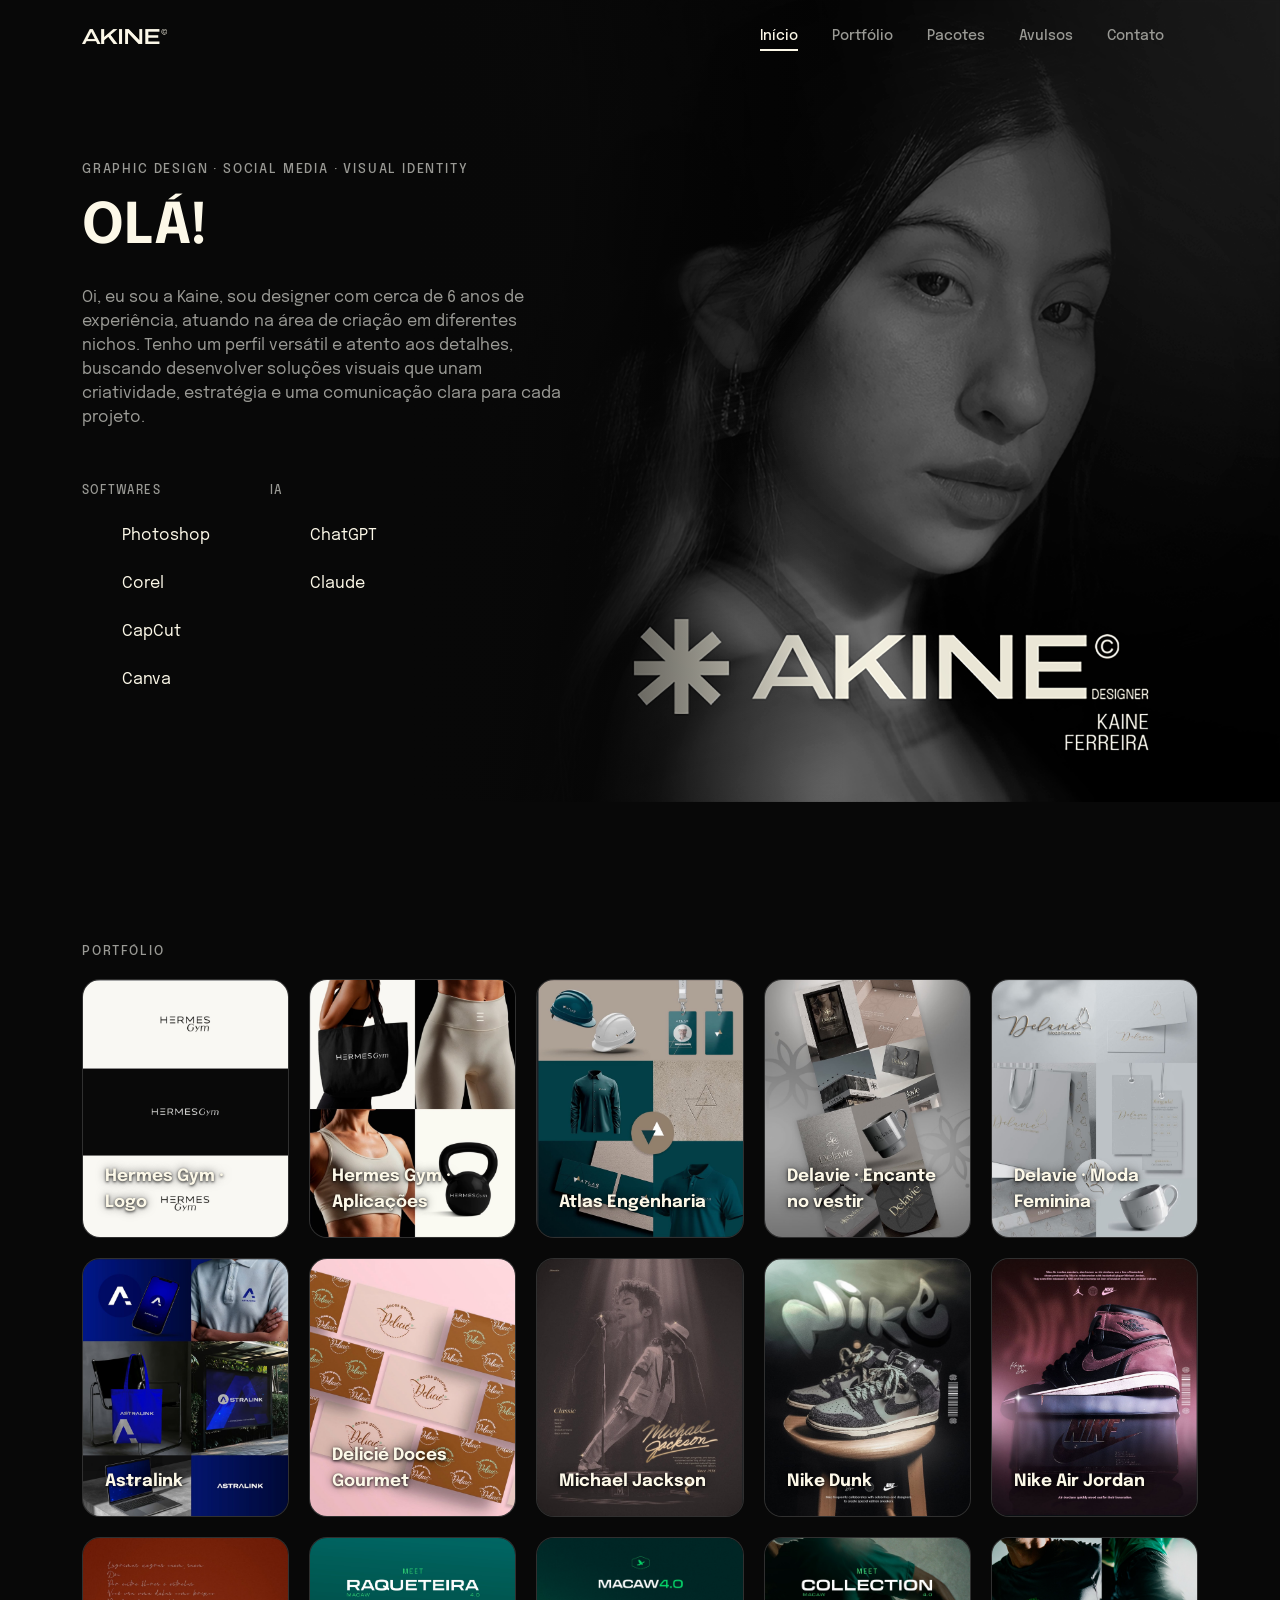
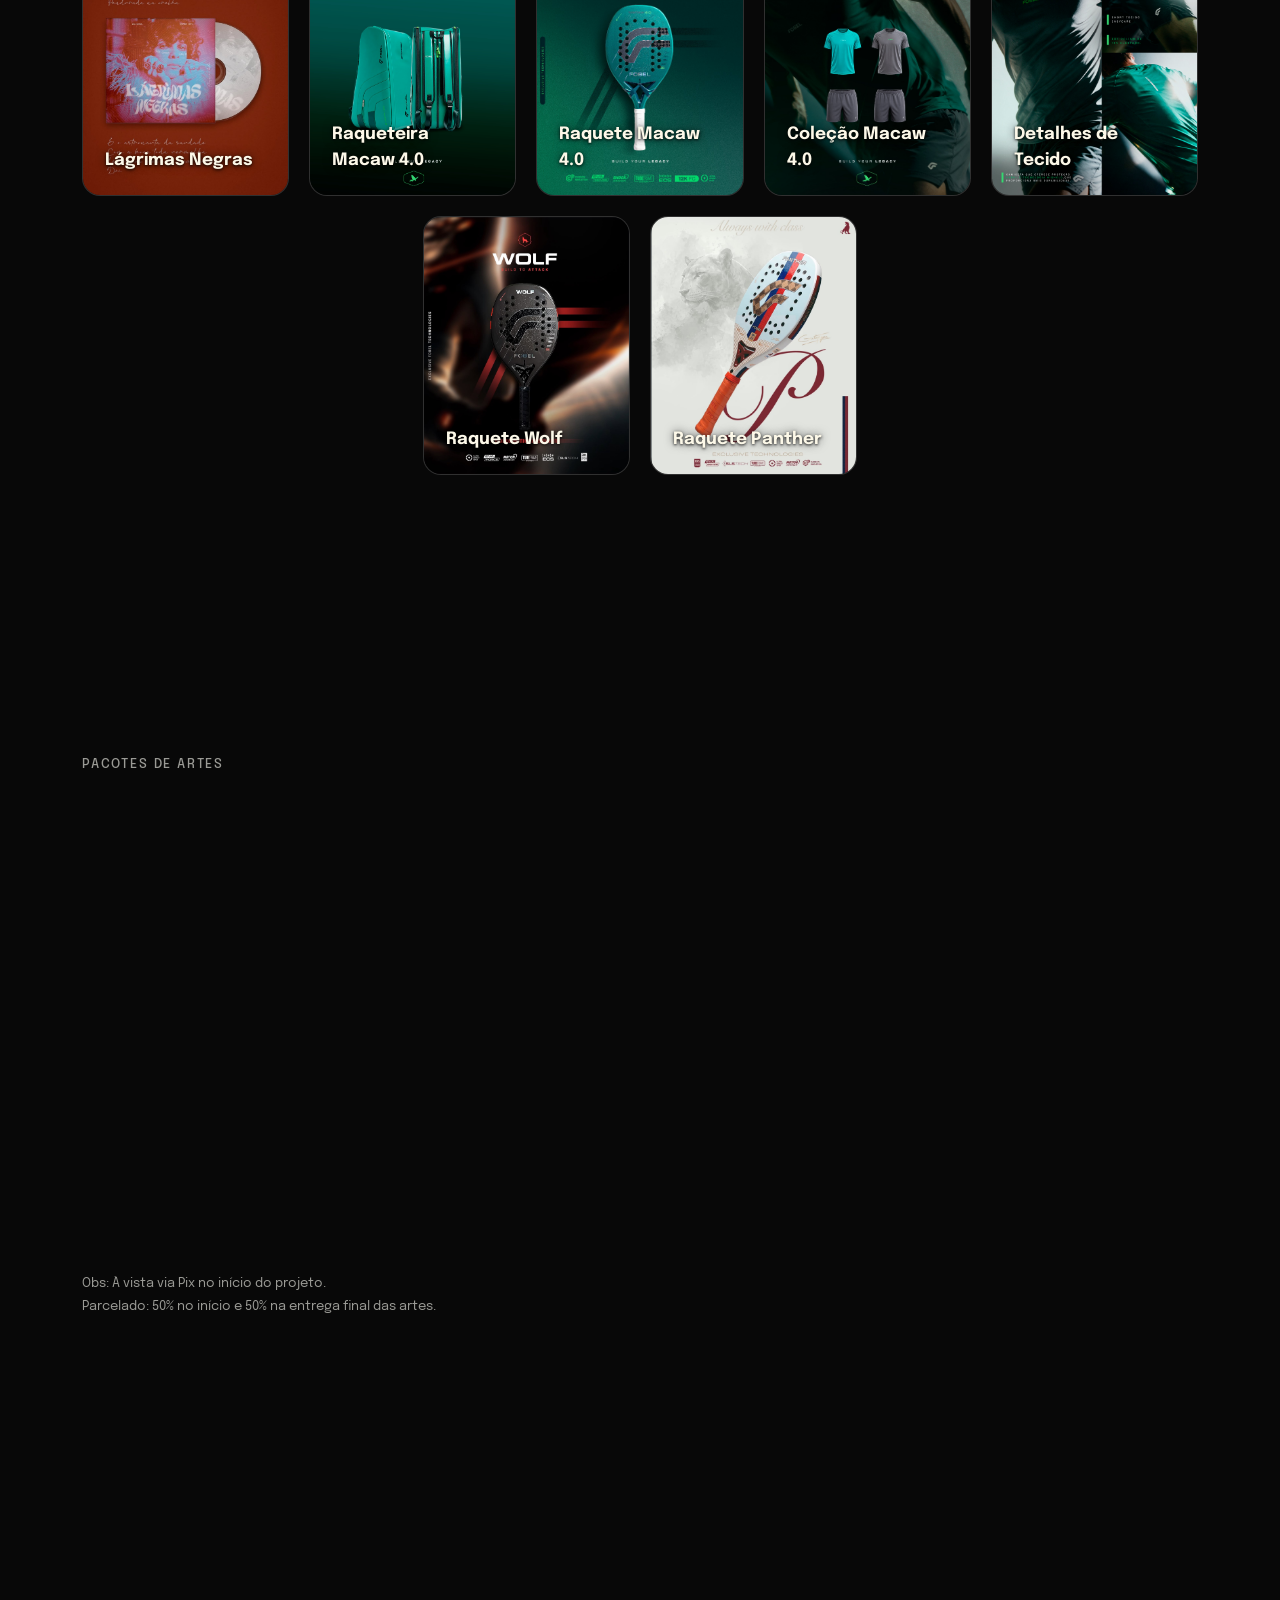
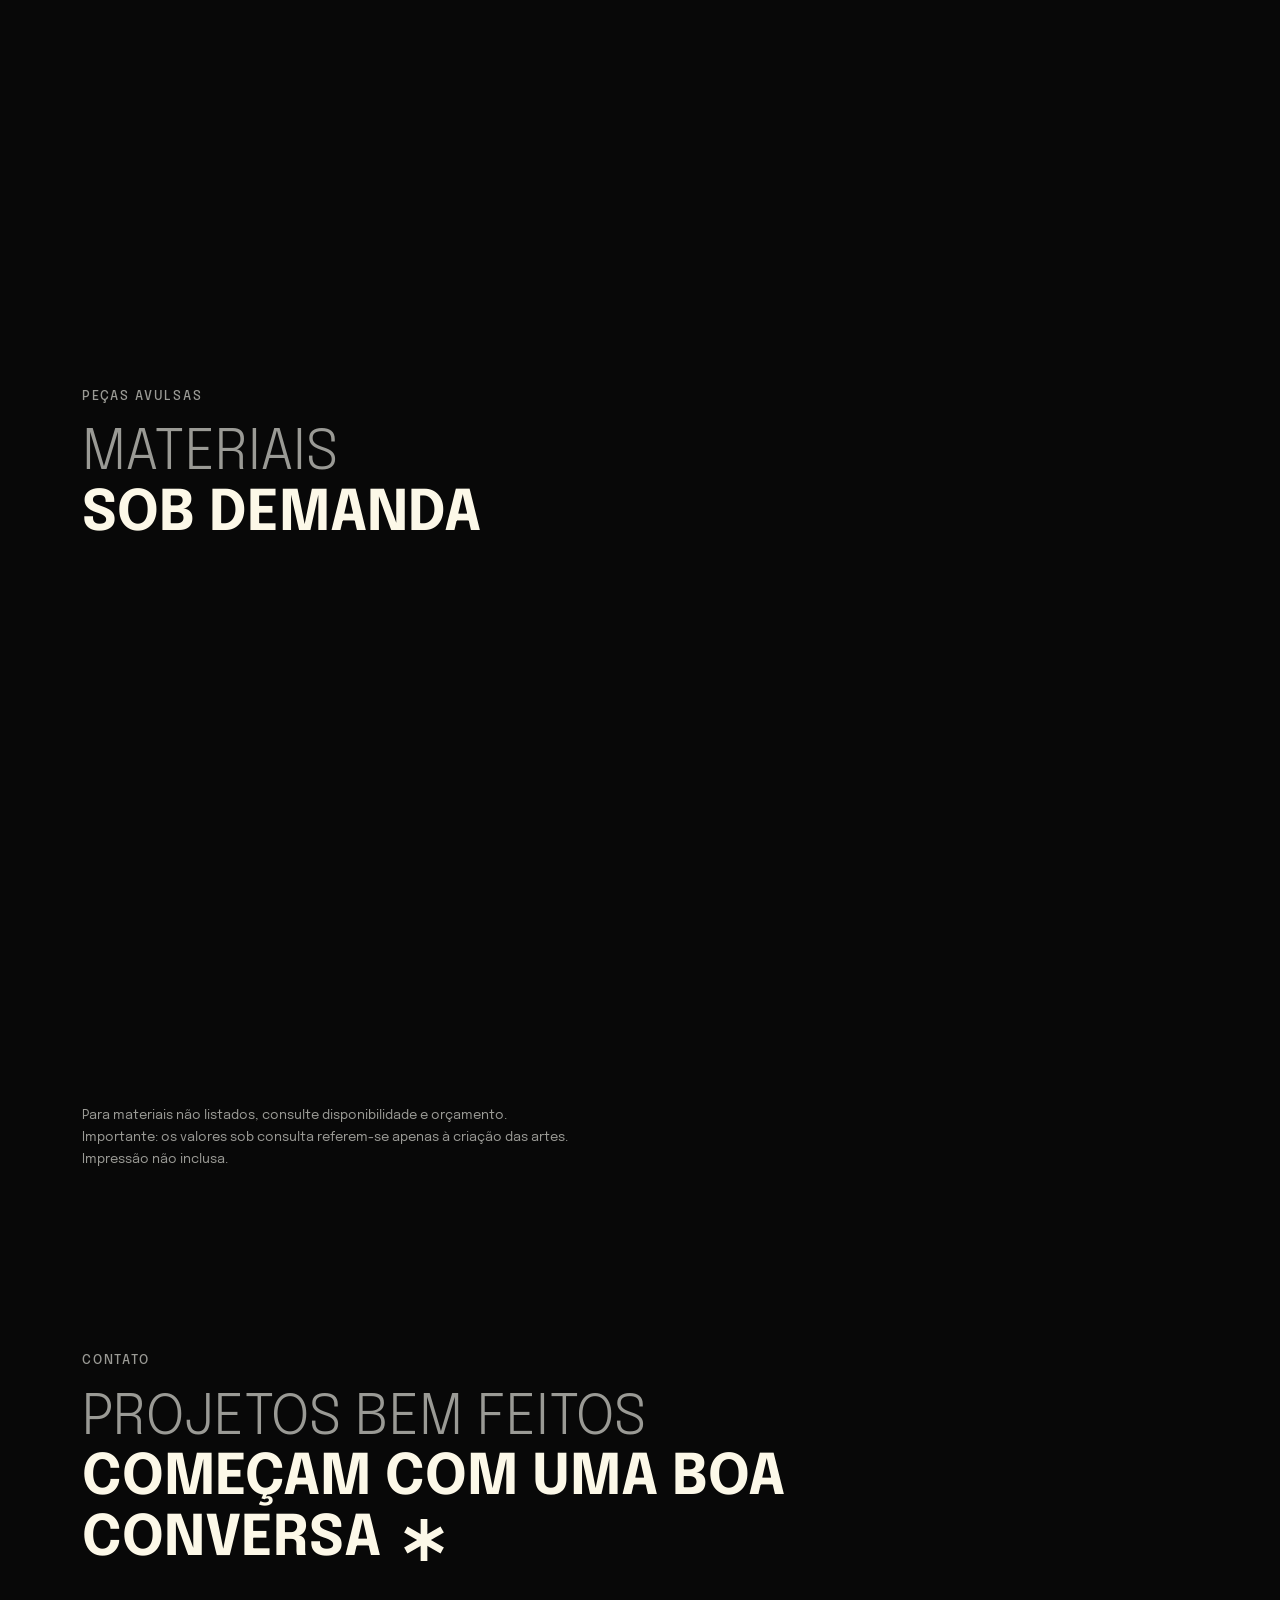
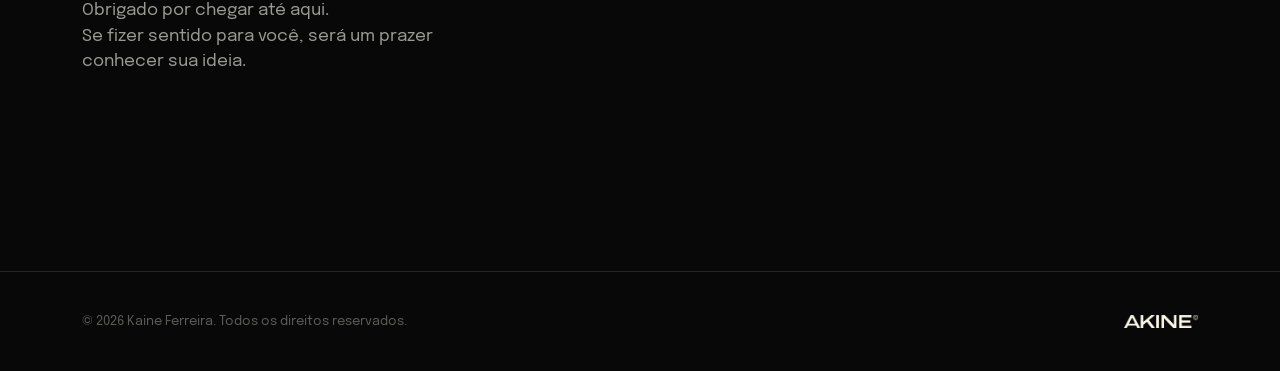
==== index.html @ 3a1d9e43 "Recoloca o site no ar Reverte o commit que trocou o site pela página de aviso, restaurando index.htm" ====
<!DOCTYPE html>
<html lang="pt-BR">
<head>
<meta charset="UTF-8">
<meta name="viewport" content="width=device-width, initial-scale=1.0">
<title>Kaine Ferreira — Design Gráfico & Social Media</title>
<meta name="description" content="Portfólio de Kaine Ferreira — design gráfico, identidade visual e social media.">
<link rel="icon" type="image/png" href="assets/logo/akine-icon.png">
<link rel="stylesheet" href="assets/css/fonts.css">
<link rel="stylesheet" href="assets/css/style.css">
</head>
<body>


<header class="site-header" id="siteHeader">
  <div class="wrap header-inner">
    <a href="#sobre" class="wordmark">
      <img src="assets/logo/akine-wordmark.png" alt="Akine" class="wordmark-text">
    </a>

    <nav class="main-nav" id="mainNav">
      <a href="#sobre" class="nav-link">Início</a>
      <a href="#portfolio" class="nav-link">Portfólio</a>
      <a href="#pacotes" class="nav-link">Pacotes</a>
      <a href="#avulsos" class="nav-link">Avulsos</a>
      <a href="#contato" class="nav-link">Contato</a>
    </nav>


    <button class="menu-toggle" id="menuToggle" aria-label="Abrir menu">
      <span></span><span></span><span></span>
    </button>
  </div>
</header>

<main>

  <!-- SOBRE -->
  <section class="about about--first" id="sobre">
    <div class="about-cover">
      <img src="assets/img/sobre-capa.png" alt="Kaine Ferreira — Designer" loading="lazy">
    </div>
    <div class="wrap about-grid about-grid--solo">
      <div class="about-content reveal">
        <p class="eyebrow">Graphic Design · Social Media · Visual Identity</p>
        <h2 class="section-title">
          <span class="bold">Olá!</span>
        </h2>
        <p class="about-text">
          Oi, eu sou a Kaine, sou designer com cerca de 6 anos de experiência, atuando na área de
          criação em diferentes nichos. Tenho um perfil versátil e atento aos
          detalhes, buscando desenvolver soluções visuais que unam
          criatividade, estratégia e uma comunicação clara para cada projeto.
        </p>

        <div class="about-tools-row">
        <div class="about-tools" id="ferramentas">
          <p class="about-tools-label">Softwares</p>
          <div class="about-tools-list about-tools-list--stack">
            <span class="about-tools-item">
              <span class="about-tools-icon about-tools-icon--photoshop"></span>
              Photoshop
            </span>
            <span class="about-tools-item">
              <span class="about-tools-icon about-tools-icon--corel"></span>
              Corel
            </span>
            <span class="about-tools-item">
              <span class="about-tools-icon about-tools-icon--capcut"></span>
              CapCut
            </span>
            <span class="about-tools-item">
              <span class="about-tools-icon about-tools-icon--canva"></span>
              Canva
            </span>
          </div>
        </div>

        <div class="about-tools" id="ia">
          <p class="about-tools-label">IA</p>
          <div class="about-tools-list about-tools-list--stack">
            <span class="about-tools-item">
              <span class="about-tools-icon about-tools-icon--chatgpt"></span>
              ChatGPT
            </span>
            <span class="about-tools-item">
              <span class="about-tools-icon about-tools-icon--claude"></span>
              Claude
            </span>
          </div>
        </div>
        </div>
      </div>
    </div>
  </section>

  <!-- PORTFOLIO -->
  <section class="portfolio" id="portfolio">
    <div class="wrap">
      <p class="section-tag">Portfólio</p>

      <div class="portfolio-grid reveal">
        <a href="assets/artes/hermes-gym-logo.jpeg" target="_blank" rel="noopener" class="portfolio-card">
          <img class="portfolio-img" src="assets/artes/hermes-gym-logo.jpeg" alt="Logotipo da Hermes Gym em versões clara e escura" loading="lazy">
          <span class="portfolio-name">Hermes Gym · Logo</span>
        </a>
        <a href="assets/artes/hermes-gym-aplicacoes.jpeg" target="_blank" rel="noopener" class="portfolio-card">
          <img class="portfolio-img" src="assets/artes/hermes-gym-aplicacoes.jpeg" alt="Aplicações da marca Hermes Gym em ecobag, legging, top e kettlebell" loading="lazy">
          <span class="portfolio-name">Hermes Gym · Aplicações</span>
        </a>
        <a href="assets/artes/atlas-engenharia.jpeg" target="_blank" rel="noopener" class="portfolio-card">
          <img class="portfolio-img" src="assets/artes/atlas-engenharia.jpeg" alt="Identidade visual da Atlas Engenharia em capacetes, crachás, uniformes e papelaria" loading="lazy">
          <span class="portfolio-name">Atlas Engenharia</span>
        </a>
        <a href="assets/artes/delavie-encante-no-vestir.jpeg" target="_blank" rel="noopener" class="portfolio-card">
          <img class="portfolio-img" src="assets/artes/delavie-encante-no-vestir.jpeg" alt="Identidade visual Delavie, Encante no vestir, em placa, embalagens, sacola e papelaria" loading="lazy">
          <span class="portfolio-name">Delavie · Encante no vestir</span>
        </a>
        <a href="assets/artes/delavie-moda-feminina.jpeg" target="_blank" rel="noopener" class="portfolio-card">
          <img class="portfolio-img" src="assets/artes/delavie-moda-feminina.jpeg" alt="Identidade visual Delavie Moda Feminina com borboleta em sacola, tag, cartões e xícara" loading="lazy">
          <span class="portfolio-name">Delavie · Moda Feminina</span>
        </a>
        <a href="assets/artes/astralink.jpeg" target="_blank" rel="noopener" class="portfolio-card">
          <img class="portfolio-img" src="assets/artes/astralink.jpeg" alt="Identidade visual da Astralink em app, camisa, ecobag, outdoor e notebook" loading="lazy">
          <span class="portfolio-name">Astralink</span>
        </a>
        <a href="assets/artes/delicie-doces-gourmet.jpeg" target="_blank" rel="noopener" class="portfolio-card">
          <img class="portfolio-img" src="assets/artes/delicie-doces-gourmet.jpeg" alt="Identidade visual da Delicié Doces Gourmet em cartões e padronagem" loading="lazy">
          <span class="portfolio-name">Delicié Doces Gourmet</span>
        </a>
        <a href="assets/artes/michael-jackson.jpeg" target="_blank" rel="noopener" class="portfolio-card">
          <img class="portfolio-img" src="assets/artes/michael-jackson.jpeg" alt="Pôster em homenagem a Michael Jackson" loading="lazy">
          <span class="portfolio-name">Michael Jackson</span>
        </a>
        <a href="assets/artes/nike-dunk.jpeg" target="_blank" rel="noopener" class="portfolio-card">
          <img class="portfolio-img" src="assets/artes/nike-dunk.jpeg" alt="Arte de divulgação do tênis Nike Dunk" loading="lazy">
          <span class="portfolio-name">Nike Dunk</span>
        </a>
        <a href="assets/artes/nike-air-jordan.jpeg" target="_blank" rel="noopener" class="portfolio-card">
          <img class="portfolio-img" src="assets/artes/nike-air-jordan.jpeg" alt="Arte de divulgação do tênis Nike Air Jordan" loading="lazy">
          <span class="portfolio-name">Nike Air Jordan</span>
        </a>
        <a href="assets/artes/lagrimas-negras.jpeg" target="_blank" rel="noopener" class="portfolio-card">
          <img class="portfolio-img" src="assets/artes/lagrimas-negras.jpeg" alt="Capa de CD Lágrimas Negras, de Gal Costa" loading="lazy">
          <span class="portfolio-name">Lágrimas Negras</span>
        </a>
        <a href="assets/artes/fobel-raqueteira-macaw.jpeg" target="_blank" rel="noopener" class="portfolio-card">
          <img class="portfolio-img" src="assets/artes/fobel-raqueteira-macaw.jpeg" alt="Post de lançamento da raqueteira Macaw 4.0 — Fobel" loading="lazy">
          <span class="portfolio-name">Raqueteira Macaw 4.0</span>
        </a>
        <a href="assets/artes/fobel-macaw-raquete.jpeg" target="_blank" rel="noopener" class="portfolio-card">
          <img class="portfolio-img" src="assets/artes/fobel-macaw-raquete.jpeg" alt="Post de lançamento da raquete Macaw 4.0 — Fobel" loading="lazy">
          <span class="portfolio-name">Raquete Macaw 4.0</span>
        </a>
        <a href="assets/artes/fobel-collection-macaw.jpeg" target="_blank" rel="noopener" class="portfolio-card">
          <img class="portfolio-img" src="assets/artes/fobel-collection-macaw.jpeg" alt="Divulgação da coleção de roupas Macaw 4.0 — Fobel" loading="lazy">
          <span class="portfolio-name">Coleção Macaw 4.0</span>
        </a>
        <a href="assets/artes/fobel-tecido-detalhes.jpeg" target="_blank" rel="noopener" class="portfolio-card">
          <img class="portfolio-img" src="assets/artes/fobel-tecido-detalhes.jpeg" alt="Detalhes de tecido e tecnologia das peças — Fobel" loading="lazy">
          <span class="portfolio-name">Detalhes de Tecido</span>
        </a>
        <a href="assets/artes/fobel-wolf.jpeg" target="_blank" rel="noopener" class="portfolio-card">
          <img class="portfolio-img" src="assets/artes/fobel-wolf.jpeg" alt="Post de lançamento da raquete Wolf — Fobel" loading="lazy">
          <span class="portfolio-name">Raquete Wolf</span>
        </a>
        <a href="assets/artes/fobel-panther.jpeg" target="_blank" rel="noopener" class="portfolio-card">
          <img class="portfolio-img" src="assets/artes/fobel-panther.jpeg" alt="Post de lançamento da raquete Panther — Fobel" loading="lazy">
          <span class="portfolio-name">Raquete Panther</span>
        </a>
      </div>
    </div>
  </section>

  <!-- PACOTES -->
  <section class="services" id="pacotes">
    <div class="wrap">
      <p class="section-tag">Pacotes de Artes</p>

      <div class="services-grid reveal">
        <div class="service-card service-card--hover-line">
          <h3>Básico</h3>
          <ul class="service-list">
            <li>8 artes estáticas</li>
            <li>2 carrosséis</li>
            <li>Direção visual e consistência de feed</li>
          </ul>
          <span class="service-price">Sob consulta</span>
        </div>

        <div class="service-card service-card--highlight">
          <span class="service-badge">Mais pedido</span>
          <h3>Intermediário</h3>
          <ul class="service-list">
            <li>12 artes estáticas</li>
            <li>3 carrosséis</li>
            <li>Direção visual e consistência de feed</li>
          </ul>
          <span class="service-price">Sob consulta</span>
        </div>

        <div class="service-card">
          <h3>PRO</h3>
          <ul class="service-list">
            <li>20 artes estáticas</li>
            <li>5 carrosséis</li>
            <li>Direção visual e consistência de feed</li>
            <li>Edição básica de 2 vídeos para reels + capa</li>
          </ul>
          <span class="service-price">Sob consulta</span>
        </div>

        <div class="service-card">
          <h3>Master</h3>
          <ul class="service-list">
            <li>Identidade Visual</li>
            <li>20 artes estáticas</li>
            <li>7 carrosséis</li>
            <li>Direcionamento de arte</li>
            <li>Legendas para posts</li>
            <li>Direção visual e consistência de feed</li>
            <li>Edição básica de 4 vídeos para reels + capa</li>
          </ul>
          <span class="service-price">Sob consulta</span>
        </div>
      </div>

      <p class="services-footnote">
        Obs: À vista via Pix no início do projeto.<br>Parcelado: 50% no início
        e 50% na entrega final das artes.
      </p>
    </div>
  </section>

  <!-- MASTER -->
  <section class="master" id="master">
    <div class="wrap master-inner">
      <div class="master-tagline reveal">
        <h2 class="section-title">
          <span class="thin">Uma identidade</span>
          <span class="bold">que não passa despercebida</span>
        </h2>
      </div>
    </div>
  </section>

  <!-- AVULSOS -->
  <section class="avulsos" id="avulsos">
    <div class="wrap">
      <p class="section-tag">Peças Avulsas</p>
      <h2 class="section-title">
        <span class="thin">Materiais</span>
        <span class="bold">sob demanda</span>
      </h2>

      <div class="about-tools-list about-tools-list--stack avulsos-list reveal">
        <span class="about-tools-item">Logo</span>
        <span class="about-tools-item">Identidade Visual</span>
        <span class="about-tools-item">Mídia Kit</span>
        <span class="about-tools-item">Flyer</span>
        <span class="about-tools-item">Post estático</span>
        <span class="about-tools-item">Banners</span>
        <span class="about-tools-item">Panfleto</span>
        <span class="about-tools-item">Edição de vídeo básico</span>
        <span class="about-tools-item">Apresentação</span>
        <span class="about-tools-item">Design de estamparia</span>
      </div>

      <p class="services-footnote">
        Para materiais não listados, consulte disponibilidade e orçamento.<br>
        Importante: os valores sob consulta referem-se apenas à criação das
        artes.<br>Impressão não inclusa.
      </p>
    </div>
  </section>

  <!-- CONTATO -->
  <section class="contact" id="contato">
    <div class="wrap contact-inner">
      <div class="contact-top">
        <div class="contact-text">
          <p class="section-tag">Contato</p>
          <h2 class="section-title">
            <span class="thin">Projetos bem feitos</span>
            <span class="bold">começam com uma boa conversa <svg class="title-mark" viewBox="0 0 100 100" aria-hidden="true"><g fill="currentColor"><rect x="42" y="0" width="16" height="100"/><rect x="42" y="0" width="16" height="100" transform="rotate(60 50 50)"/><rect x="42" y="0" width="16" height="100" transform="rotate(120 50 50)"/></g></svg></span>
          </h2>
          <p class="contact-lead">
            Obrigado por chegar até aqui.<br>Se fizer sentido para você, será um prazer<br>
            conhecer sua ideia.
          </p>
        </div>

        <div class="contact-actions reveal">
          <a href="https://wa.me/5594991916818" target="_blank" rel="noopener" class="btn btn-solid">Fale comigo</a>
          <a href="mailto:akinedesign@gmail.com" class="btn btn-outline">Enviar e-mail</a>

          <div class="contact-links contact-links--compact">
            <a href="https://instagram.com/akinedsr" target="_blank" rel="noopener" class="contact-link">
              <span class="contact-label">Instagram</span>
              <span class="contact-value">@akinedsr</span>
            </a>
            <a href="mailto:akinedesign@gmail.com" class="contact-link">
              <span class="contact-label">E-mail</span>
              <span class="contact-value">akinedesign@gmail.com</span>
            </a>
          </div>
        </div>
      </div>
    </div>
  </section>

</main>

<footer class="site-footer">
  <div class="wrap footer-inner">
    <p class="footer-copy">&copy; <span id="year"></span> Kaine Ferreira. Todos os direitos reservados.</p>
    <a href="#sobre" class="wordmark wordmark--footer">
      <img src="assets/logo/akine-wordmark.png" alt="Akine" class="wordmark-text">
    </a>
  </div>
</footer>

<script src="assets/js/script.js"></script>
</body>
</html>
---- assets/css/fonts.css ----
@font-face {
  font-family: "Epilogue";
  src: url("../fonts/EPILOGUE-THIN.TTF") format("truetype");
  font-weight: 100;
  font-style: normal;
  font-display: swap;
}

@font-face {
  font-family: "Epilogue";
  src: url("../fonts/EPILOGUE-LIGHT.TTF") format("truetype");
  font-weight: 300;
  font-style: normal;
  font-display: swap;
}

@font-face {
  font-family: "Epilogue";
  src: url("../fonts/EPILOGUE-REGULAR.TTF") format("truetype");
  font-weight: 400;
  font-style: normal;
  font-display: swap;
}

@font-face {
  font-family: "Epilogue";
  src: url("../fonts/EPILOGUE-ITALIC.TTF") format("truetype");
  font-weight: 400;
  font-style: italic;
  font-display: swap;
}

@font-face {
  font-family: "Epilogue";
  src: url("../fonts/EPILOGUE-MEDIUM.TTF") format("truetype");
  font-weight: 500;
  font-style: normal;
  font-display: swap;
}

@font-face {
  font-family: "Epilogue";
  src: url("../fonts/EPILOGUE-BOLD.TTF") format("truetype");
  font-weight: 700;
  font-style: normal;
  font-display: swap;
}

@font-face {
  font-family: "Epilogue";
  src: url("../fonts/EPILOGUE-BLACK.TTF") format("truetype");
  font-weight: 900;
  font-style: normal;
  font-display: swap;
}

@font-face {
  font-family: "Transducer";
  src: url("../fonts/TransducerTest-Regular.otf") format("opentype");
  font-weight: 400;
  font-style: normal;
  font-display: swap;
}
---- assets/css/style.css ----
/* ---------- Reset ---------- */
* { margin: 0; padding: 0; box-sizing: border-box; }
html { scroll-behavior: smooth; }
img { max-width: 100%; display: block; }
a { text-decoration: none; color: inherit; }
ul { list-style: none; }
button { font: inherit; background: none; border: none; cursor: pointer; }

/* ---------- Tokens ---------- */
:root {
  --black: #080808;
  --black-soft: #121212;
  --black-alt: #151516;
  --off-white: #fcf8e8;
  --gray-1: #9a9a95;
  --gray-2: #5c5c58;
  --line: rgba(244,243,239,0.12);
  --chrome-1: #e8e8e6;
  --chrome-2: #8b8b88;
  --chrome-3: #3a3a38;
  --accent: #3e63ff;
  --accent-soft: rgba(62,99,255,0.15);
  --radius-blob: 62% 38% 45% 55% / 55% 40% 60% 45%;
  --ease: cubic-bezier(.16,.84,.44,1);
}

body {
  background: var(--black);
  color: var(--off-white);
  font-family: "Epilogue", "Segoe UI", sans-serif;
  font-weight: 400;
  line-height: 1.5;
  overflow-x: hidden;
}

.wrap {
  max-width: 1180px;
  margin: 0 auto;
  padding: 0 32px;
}

.noise-overlay {
  position: fixed;
  inset: 0;
  pointer-events: none;
  z-index: 999;
  opacity: 0.035;
  background-image: url("data:image/svg+xml,%3Csvg xmlns='http://www.w3.org/2000/svg' width='120' height='120'%3E%3Cfilter id='n'%3E%3CfeTurbulence type='fractalNoise' baseFrequency='0.9' numOctaves='2' stitchTiles='stitch'/%3E%3C/filter%3E%3Crect width='100%25' height='100%25' filter='url(%23n)'/%3E%3C/svg%3E");
}

/* ---------- Type helpers ---------- */
.section-tag, .eyebrow {
  font-family: "Epilogue", sans-serif;
  font-weight: 500;
  font-size: 13px;
  letter-spacing: 0.14em;
  text-transform: uppercase;
  color: var(--gray-1);
  margin-bottom: 18px;
}

.section-title {
  display: flex;
  flex-direction: column;
  font-size: clamp(34px, 5vw, 56px);
  line-height: 1.08;
  margin-bottom: 28px;
}
#sobre .section-title { font-family: "Epilogue", sans-serif; font-weight: 700; text-transform: uppercase; }
.section-title .thin {
  font-weight: 300;
  color: var(--gray-1);
}
.section-title .bold {
  font-weight: 700;
  color: var(--off-white);
}
.title-mark {
  display: inline-block;
  width: 0.75em;
  height: 0.75em;
  margin-left: 0.15em;
  vertical-align: middle;
  color: var(--off-white);
}

/* ---------- Buttons ---------- */
.btn {
  display: inline-flex;
  align-items: center;
  justify-content: center;
  padding: 15px 30px;
  border-radius: 100px;
  font-weight: 500;
  font-size: 14px;
  letter-spacing: 0.02em;
  transition: all 0.3s var(--ease);
  white-space: nowrap;
}
.btn:hover { transform: translateY(-6px); }
.btn-solid {
  background: var(--off-white);
  color: var(--black);
}
.btn-solid:hover { background: var(--chrome-2); }
.btn-outline {
  border: 1px solid var(--line);
  color: var(--off-white);
}
.btn-outline:hover { border-color: var(--off-white); }
.btn-ghost {
  border: 1px solid var(--line);
  padding: 10px 22px;
  font-size: 13px;
}
.btn-ghost:hover { border-color: var(--off-white); background: rgba(244,243,239,0.06); }

/* ---------- Header ---------- */
.site-header {
  position: fixed;
  top: 0;
  left: 0;
  right: 0;
  z-index: 100;
  padding: 22px 0;
  transition: background 0.3s var(--ease), padding 0.3s var(--ease), border-color 0.3s var(--ease);
  border-bottom: 1px solid transparent;
}
.site-header.scrolled {
  background: rgba(10,10,10,0.85);
  backdrop-filter: blur(10px);
  padding: 14px 0;
  border-color: var(--line);
}
.header-inner {
  display: flex;
  align-items: center;
  justify-content: space-between;
  gap: 24px;
}
.wordmark {
  display: flex;
  align-items: center;
  gap: 10px;
  flex-shrink: 0;
}
.wordmark-icon { height: 26px; width: auto; flex-shrink: 0; }
.wordmark-text { height: 15px; width: auto; flex-shrink: 0; }

.main-nav {
  display: flex;
  gap: 34px;
  margin-left: auto;
  margin-right: 34px;
}
.nav-link {
  font-size: 14px;
  font-weight: 500;
  color: var(--gray-1);
  position: relative;
  padding: 4px 0;
  transition: color 0.25s var(--ease);
}
.nav-link:hover, .nav-link.active { color: var(--off-white); }
.nav-link.active::after {
  content: "";
  position: absolute;
  bottom: 0; left: 0;
  width: 100%; height: 2px;
  background: var(--off-white);
}

.header-cta { flex-shrink: 0; }

.menu-toggle {
  display: none;
  flex-direction: column;
  gap: 5px;
  width: 26px;
}
.menu-toggle span {
  height: 2px;
  background: var(--off-white);
  border-radius: 2px;
  transition: transform 0.3s var(--ease), opacity 0.3s var(--ease);
}

/* ---------- Geometric texture ---------- */
.geo-texture {
  position: absolute;
  inset: 0;
  opacity: 0.035;
  pointer-events: none;
  background-image: url("data:image/svg+xml,%3Csvg xmlns='http://www.w3.org/2000/svg' width='260' height='260'%3E%3Cg fill='none' stroke='%23f4f3ef' stroke-width='1'%3E%3Cpath d='M40 20 L80 90 L0 90 Z'/%3E%3Cpath d='M190 40 L230 105 L150 105 Z'/%3E%3Cpath d='M100 150 L150 235 L50 235 Z'/%3E%3Cpath d='M230 170 L260 220 L200 220 Z'/%3E%3C/g%3E%3C/svg%3E");
  background-size: 260px 260px;
  mask-image: radial-gradient(ellipse at 75% 15%, black, transparent 45%);
}

/* ---------- Blob ---------- */
@keyframes morph {
  0%, 100% { border-radius: 62% 38% 45% 55% / 55% 40% 60% 45%; }
  50% { border-radius: 45% 55% 60% 40% / 40% 60% 40% 60%; }
}
@keyframes float {
  0%, 100% { transform: translateY(0) rotate(0deg); }
  50% { transform: translateY(-22px) rotate(6deg); }
}

.blob-wrap {
  position: absolute;
  top: 12%;
  right: 4%;
  width: 360px;
  height: 360px;
  z-index: 0;
}
.blob {
  position: absolute;
  inset: 0;
  border-radius: var(--radius-blob);
  background: linear-gradient(135deg, var(--chrome-1) 0%, var(--chrome-3) 30%, var(--off-white) 55%, var(--chrome-2) 80%, var(--chrome-3) 100%);
  animation: morph 10s ease-in-out infinite, float 9s ease-in-out infinite;
  box-shadow: inset -20px -20px 60px rgba(0,0,0,0.4), inset 20px 20px 40px rgba(255,255,255,0.15);
  opacity: 0.9;
}
.blob-glow {
  position: absolute;
  inset: -80px;
  border-radius: 50%;
  background: radial-gradient(circle, rgba(244,243,239,0.08) 0%, transparent 70%);
  filter: blur(30px);
}

/* ---------- Hero ---------- */
.hero {
  position: relative;
  min-height: 460px;
  padding-top: 130px;
  padding-bottom: 40px;
  overflow: hidden;
}
.hero-inner {
  position: relative;
  z-index: 2;
  max-width: 760px;
  margin: 0;
}
.hero-title {
  font-weight: 700;
  color: var(--off-white);
  font-size: clamp(26px, 3.2vw, 40px);
  line-height: 1.3;
  max-width: 620px;
  margin-bottom: 30px;
}
.hero-lead {
  font-size: 18px;
  color: var(--gray-1);
  max-width: 520px;
  margin-bottom: 40px;
}
.hero-lead strong { color: var(--off-white); font-weight: 600; }
.hero-actions {
  display: flex;
  gap: 16px;
  flex-wrap: wrap;
}

.hero-stats {
  position: relative;
  z-index: 2;
  display: flex;
  gap: 56px;
  margin-top: 90px;
  padding-top: 36px;
  border-top: 1px solid var(--line);
}
.about-stats {
  margin-top: 34px;
  padding-top: 30px;
  gap: 40px;
}
.stat { display: flex; flex-direction: column; gap: 6px; }
.stat-num {
  font-size: 34px;
  font-weight: 700;
  font-style: italic;
}
.stat-label {
  font-size: 12px;
  color: var(--gray-1);
  text-transform: uppercase;
  letter-spacing: 0.06em;
  line-height: 1.4;
}

/* ---------- About ---------- */
.about { padding: 140px 0; background: var(--black); position: relative; }
.about--first {
  padding: 160px 0 100px;
  min-height: 720px;
  display: flex;
  align-items: center;
  overflow: hidden;
}
.about--first .wrap { width: 100%; position: relative; z-index: 1; }
.about-cover {
  position: absolute;
  inset: 0;
  z-index: 0;
}
.about-cover img {
  width: 100%;
  height: 100%;
  object-fit: cover;
  object-position: right bottom;
  display: block;
}
.about-cover::after {
  content: "";
  position: absolute;
  inset: 0;
  background: linear-gradient(90deg, var(--black) 0%, var(--black) 32%, rgba(8,8,8,0.7) 46%, rgba(8,8,8,0) 66%);
}
.about-grid {
  display: grid;
  grid-template-columns: 0.85fr 1.15fr;
  gap: 80px;
  align-items: stretch;
}
.about-grid--solo {
  grid-template-columns: 1fr;
  justify-items: start;
  text-align: left;
}
.about-grid--solo .about-content { max-width: 640px; }
.about-grid--solo .about-tools-list { justify-content: flex-start; }
.about-grid--solo .about-tools-list--stack { margin: 0; }
.about--first .about-content {
  display: flex;
  flex-direction: column;
  justify-content: center;
}
.about-text {
  color: var(--gray-1);
  font-size: 16px;
  margin-bottom: 18px;
  max-width: 480px;
}

/* ---------- Tools (compact, inside About) ---------- */
.about-tools-row {
  display: flex;
  gap: 56px;
  justify-content: flex-start;
  flex-wrap: wrap;
}
.about-tools { margin-top: 34px; }
.about-tools-label {
  font-size: 12px;
  font-weight: 500;
  letter-spacing: 0.1em;
  text-transform: uppercase;
  color: var(--gray-1);
  margin-bottom: 14px;
}
.about-tools-list {
  display: flex;
  flex-wrap: wrap;
  gap: 10px;
}
.about-tools-item {
  font-size: 13px;
  color: var(--off-white);
  padding: 8px 16px;
  border: 1px solid var(--line);
  border-radius: 100px;
}
.about-tools-list--stack {
  flex-direction: column;
  flex-wrap: nowrap;
  gap: 4px;
  max-width: 260px;
  margin: 0 auto;
}
.about-tools-list--stack .about-tools-item {
  display: flex;
  align-items: center;
  gap: 14px;
  padding: 10px 4px;
  border: none;
  border-radius: 0;
  font-size: 16px;
}
.about-tools-icon {
  display: inline-block;
  width: 22px;
  height: 22px;
  flex-shrink: 0;
  background-color: var(--off-white);
  mask-repeat: no-repeat;
  mask-position: center;
  mask-size: contain;
  -webkit-mask-repeat: no-repeat;
  -webkit-mask-position: center;
  -webkit-mask-size: contain;
}
.about-tools-icon--photoshop { mask-image: url('https://api.iconify.design/simple-icons/adobephotoshop.svg'); -webkit-mask-image: url('https://api.iconify.design/simple-icons/adobephotoshop.svg'); }
.about-tools-icon--corel { mask-image: url('https://api.iconify.design/simple-icons/coreldraw.svg'); -webkit-mask-image: url('https://api.iconify.design/simple-icons/coreldraw.svg'); }
.about-tools-icon--capcut { mask-image: url('https://api.iconify.design/arcticons/capcut.svg'); -webkit-mask-image: url('https://api.iconify.design/arcticons/capcut.svg'); }
.about-tools-icon--canva { mask-image: url('https://api.iconify.design/simple-icons/canva.svg'); -webkit-mask-image: url('https://api.iconify.design/simple-icons/canva.svg'); }
.about-tools-icon--chatgpt { mask-image: url('https://api.iconify.design/simple-icons/openai.svg'); -webkit-mask-image: url('https://api.iconify.design/simple-icons/openai.svg'); }
.about-tools-icon--claude { mask-image: url('https://api.iconify.design/simple-icons/claude.svg'); -webkit-mask-image: url('https://api.iconify.design/simple-icons/claude.svg'); }

/* ---------- Portfolio ---------- */
.portfolio { padding: 140px 0; background: var(--black); }
.portfolio-grid {
  --cols: 5;
  --gap: 20px;
  display: flex;
  flex-wrap: wrap;
  justify-content: center;
  gap: var(--gap);
}
.portfolio-card {
  width: calc((100% - (var(--cols) - 1) * var(--gap)) / var(--cols));
  position: relative;
  aspect-ratio: 4/5;
  border-radius: 18px;
  overflow: hidden;
  display: flex;
  flex-direction: column;
  justify-content: flex-end;
  padding: 22px;
  border: 1px solid var(--line);
  background: var(--black-alt);
  transition: transform 0.4s var(--ease);
}
.portfolio-card:hover { transform: translateY(-6px); }
.portfolio-card:hover .portfolio-img { transform: scale(1.06); }
.portfolio-img {
  position: absolute;
  inset: 0;
  width: 100%;
  height: 100%;
  object-fit: cover;
  transition: transform 0.5s var(--ease);
}
.portfolio-cat {
  position: relative; z-index: 2;
  font-size: 11px;
  text-transform: uppercase;
  letter-spacing: 0.1em;
  color: var(--off-white);
  margin-bottom: 6px;
}
.portfolio-name {
  position: relative; z-index: 2;
  font-size: 17px;
  font-weight: 600;
  text-shadow: 0 1px 3px rgba(0,0,0,0.85), 0 0 10px rgba(0,0,0,0.6);
}

/* ---------- Services ---------- */
.services { padding: 140px 0; position: relative; background: var(--black); }
.services-grid {
  display: grid;
  grid-template-columns: repeat(4, 1fr);
  gap: 24px;
  position: relative;
  z-index: 1;
}
.service-card {
  border: 1px solid var(--line);
  border-radius: 24px;
  padding: 40px 30px;
  display: flex;
  flex-direction: column;
  background: var(--black);
  position: relative;
  transition: transform 0.4s var(--ease);
}
.service-card:hover { transform: translateY(-6px); }
.service-card--highlight:hover { transform: scale(1.04) translateY(-6px); }
.service-card--hover-line { overflow: hidden; }
.service-card--hover-line::after {
  content: "";
  position: absolute;
  left: 0; right: 0; bottom: 0;
  height: 1px;
  background: var(--off-white);
  transform: scaleX(0);
  transform-origin: left;
  transition: transform 0.4s var(--ease);
}
.service-card--hover-line:hover::after { transform: scaleX(1); }
.service-card h3 { font-size: 22px; font-weight: 700; margin-bottom: 10px; text-transform: uppercase; }
.service-desc { color: var(--gray-1); font-size: 14px; margin-bottom: 24px; }
.service-list { display: flex; flex-direction: column; gap: 10px; margin-bottom: 30px; flex: 1; }
.service-list li {
  font-size: 14px;
  color: var(--off-white);
  padding-left: 18px;
  position: relative;
}
.service-list li::before {
  content: "";
  position: absolute;
  left: 2px; top: 7px;
  width: 4px; height: 4px;
  border-radius: 50%;
  background: var(--gray-1);
}
.service-price {
  font-size: 13px;
  text-transform: uppercase;
  letter-spacing: 0.08em;
  color: var(--gray-1);
  padding-top: 20px;
  border-top: 1px solid var(--line);
}
.service-card--highlight {
  background: var(--black);
  transform: scale(1.04);
}
.service-badge {
  position: absolute;
  top: -14px;
  left: 50%;
  transform: translateX(-50%);
  white-space: nowrap;
  background: var(--off-white);
  color: var(--black);
  font-size: 11px;
  text-transform: uppercase;
  letter-spacing: 0.08em;
  padding: 6px 14px;
  border-radius: 100px;
}
.services-footnote {
  margin-top: 36px;
  font-size: 13px;
  color: var(--gray-1);
  line-height: 1.7;
  max-width: 620px;
}

/* ---------- Master ---------- */
.master { padding: 100px 0 140px; position: relative; background: var(--black); }
.master-inner {
  display: flex;
  align-items: center;
  justify-content: space-between;
  gap: 60px;
  text-align: left;
  flex-wrap: wrap;
}
.master-tagline { flex: 1; min-width: 280px; }
.master-title {
  font-size: clamp(24px, 3vw, 34px);
  font-weight: 700;
  line-height: 1.3;
  margin-bottom: 30px;
}

/* ---------- Avulsos ---------- */
.avulsos { padding: 140px 0; position: relative; background: var(--black); }
.avulsos-list { margin: 0 0 30px; max-width: 320px; align-items: flex-start; }
.avulsos-list .about-tools-item {
  border: 1px solid var(--line);
  border-radius: 100px;
  padding: 10px 20px;
}
.avulsos-list .about-tools-item:hover { border-color: var(--off-white); }

/* ---------- Contact ---------- */
.contact { padding: 40px 0 140px; position: relative; background: var(--black); text-align: center; }
.contact-inner { display: flex; flex-direction: column; align-items: center; }
.contact-top {
  display: flex;
  align-items: center;
  justify-content: space-between;
  gap: 40px;
  width: 100%;
  text-align: left;
  margin-bottom: 56px;
  flex-wrap: wrap;
}
.contact-text { flex: 1; min-width: 280px; }
.contact .section-title { align-items: flex-start; text-transform: uppercase; }
#avulsos .section-title,
.master-tagline .section-title { text-transform: uppercase; }
.contact-lead { color: var(--gray-1); font-size: 17px; max-width: 520px; }
.contact-actions { display: flex; flex-direction: column; gap: 16px; flex-shrink: 0; }
.contact-links {
  display: flex;
  gap: 20px;
  flex-wrap: wrap;
  justify-content: center;
}
.contact-link {
  border: 1px solid var(--line);
  border-radius: 18px;
  padding: 26px 40px;
  display: flex;
  flex-direction: column;
  gap: 8px;
  min-width: 220px;
  transition: border-color 0.3s var(--ease), background 0.3s var(--ease);
}
.contact-link:hover { border-color: var(--off-white); background: rgba(244,243,239,0.04); }
.contact-label {
  font-size: 12px;
  text-transform: uppercase;
  letter-spacing: 0.1em;
  color: var(--gray-1);
}
.contact-value { font-size: 17px; font-weight: 600; }

.contact-links--compact {
  flex-direction: column;
  gap: 10px;
  justify-content: flex-start;
  margin-top: 16px;
  width: 100%;
}
.contact-links--compact .contact-link {
  flex-direction: row;
  align-items: center;
  justify-content: space-between;
  gap: 12px;
  padding: 12px 18px;
  min-width: 0;
  border-radius: 12px;
}
.contact-links--compact .contact-label { font-size: 10px; }
.contact-links--compact .contact-value { font-size: 13px; }

/* ---------- Footer ---------- */
.site-footer { padding: 40px 0; border-top: 1px solid var(--line); }
.footer-inner {
  display: flex;
  align-items: center;
  justify-content: space-between;
  flex-wrap: wrap;
  gap: 16px;
}
.wordmark--footer .wordmark-icon { height: 22px; }
.wordmark--footer .wordmark-text { height: 13px; }
.footer-copy { font-size: 13px; color: var(--gray-2); }

/* ---------- Reveal animation ---------- */
.reveal {
  opacity: 0;
  transform: translateY(24px);
  transition: opacity 0.7s var(--ease), transform 0.7s var(--ease);
}
.reveal.is-visible {
  opacity: 1;
  transform: translateY(0);
}

/* ---------- Responsive ---------- */
@media (max-width: 980px) {
  .about-grid { grid-template-columns: 1fr; gap: 50px; }
  .about--first { padding: 130px 0 60px; }
  .portfolio-grid { --cols: 2; }
  .services-grid { grid-template-columns: 1fr; }
  .service-card--highlight { transform: none; }
  .blob-wrap { width: 400px; height: 400px; opacity: 0.6; }
}

@media (max-width: 1020px) {
  .main-nav {
    position: fixed;
    top: 0; right: 0;
    height: 100vh;
    width: 78%;
    max-width: 320px;
    margin: 0;
    background: var(--black-soft);
    flex-direction: column;
    justify-content: center;
    align-items: flex-start;
    gap: 28px;
    padding: 40px;
    transform: translateX(100%);
    transition: transform 0.4s var(--ease);
    z-index: 90;
    border-left: 1px solid var(--line);
  }
  .main-nav.open { transform: translateX(0); }
  .header-cta { display: none; }
  .menu-toggle { display: flex; z-index: 101; }
  .menu-toggle.open span:nth-child(1) { transform: translateY(7px) rotate(45deg); }
  .menu-toggle.open span:nth-child(2) { opacity: 0; }
  .menu-toggle.open span:nth-child(3) { transform: translateY(-7px) rotate(-45deg); }
}

@media (max-width: 760px) {
  .hero-stats { gap: 30px; flex-wrap: wrap; }
  .about-grid { text-align: left; }
  .wrap { padding: 0 22px; }

  .about, .portfolio, .services, .avulsos { padding: 80px 0; }
  .master { padding: 70px 0 90px; }
  .about--first { min-height: 480px; padding: 110px 0 50px; }

  .section-tag, .eyebrow { font-size: 11px; letter-spacing: 0.08em; margin-bottom: 12px; }
  .section-title { font-size: 26px; margin-bottom: 16px; }
  .about-text { font-size: 12px; line-height: 1.6; margin-bottom: 14px; }
  .contact-lead { font-size: 14px; }
  .services-footnote { font-size: 11px; }

  .about-tools-row { gap: 28px; }
  .about-tools { margin-top: 20px; }
  .about-tools-label { font-size: 10px; margin-bottom: 10px; }
  .about-tools-list--stack { gap: 2px; }
  .about-tools-list--stack .about-tools-item { font-size: 13px; gap: 10px; padding: 6px 2px; }
  .about-tools-icon { width: 17px; height: 17px; }

  .portfolio-grid { --gap: 12px; }
  .portfolio-card { border-radius: 14px; padding: 14px; }
  .portfolio-name { font-size: 13px; }
  .portfolio-cat { font-size: 9px; }

  .services-grid { grid-template-columns: repeat(2, 1fr); gap: 12px; }
  .service-card { padding: 18px 14px; min-width: 0; min-height: 225px; }
  .service-card h3 { font-size: 14px; margin-bottom: 6px; overflow-wrap: break-word; word-break: break-word; }
  .service-list { gap: 8px; margin-bottom: 16px; }
  .service-list li { font-size: 10px; padding-left: 11px; line-height: 1.3; }
  .service-list li::before { width: 3px; height: 3px; top: 5px; }
  .service-price { font-size: 9px; padding-top: 12px; }
  .service-badge { font-size: 8px; padding: 4px 8px; top: -10px; }

  .avulsos-list { flex-direction: row; flex-wrap: wrap; max-width: 100%; gap: 10px; margin: 0 0 20px; }
  .avulsos-list .about-tools-item { font-size: 13px; padding: 8px 14px; }

  .contact-top { justify-content: center; }
  .contact-actions { align-items: center; gap: 10px; }
  .contact-actions .btn { padding: 11px 22px; font-size: 12px; }
  .contact-links--compact { max-width: 240px; margin: 10px auto 0; gap: 8px; }
  .contact-links--compact .contact-link { padding: 10px 14px; }
  .contact-links--compact .contact-label { font-size: 9px; }
  .contact-links--compact .contact-value { font-size: 11px; }
}
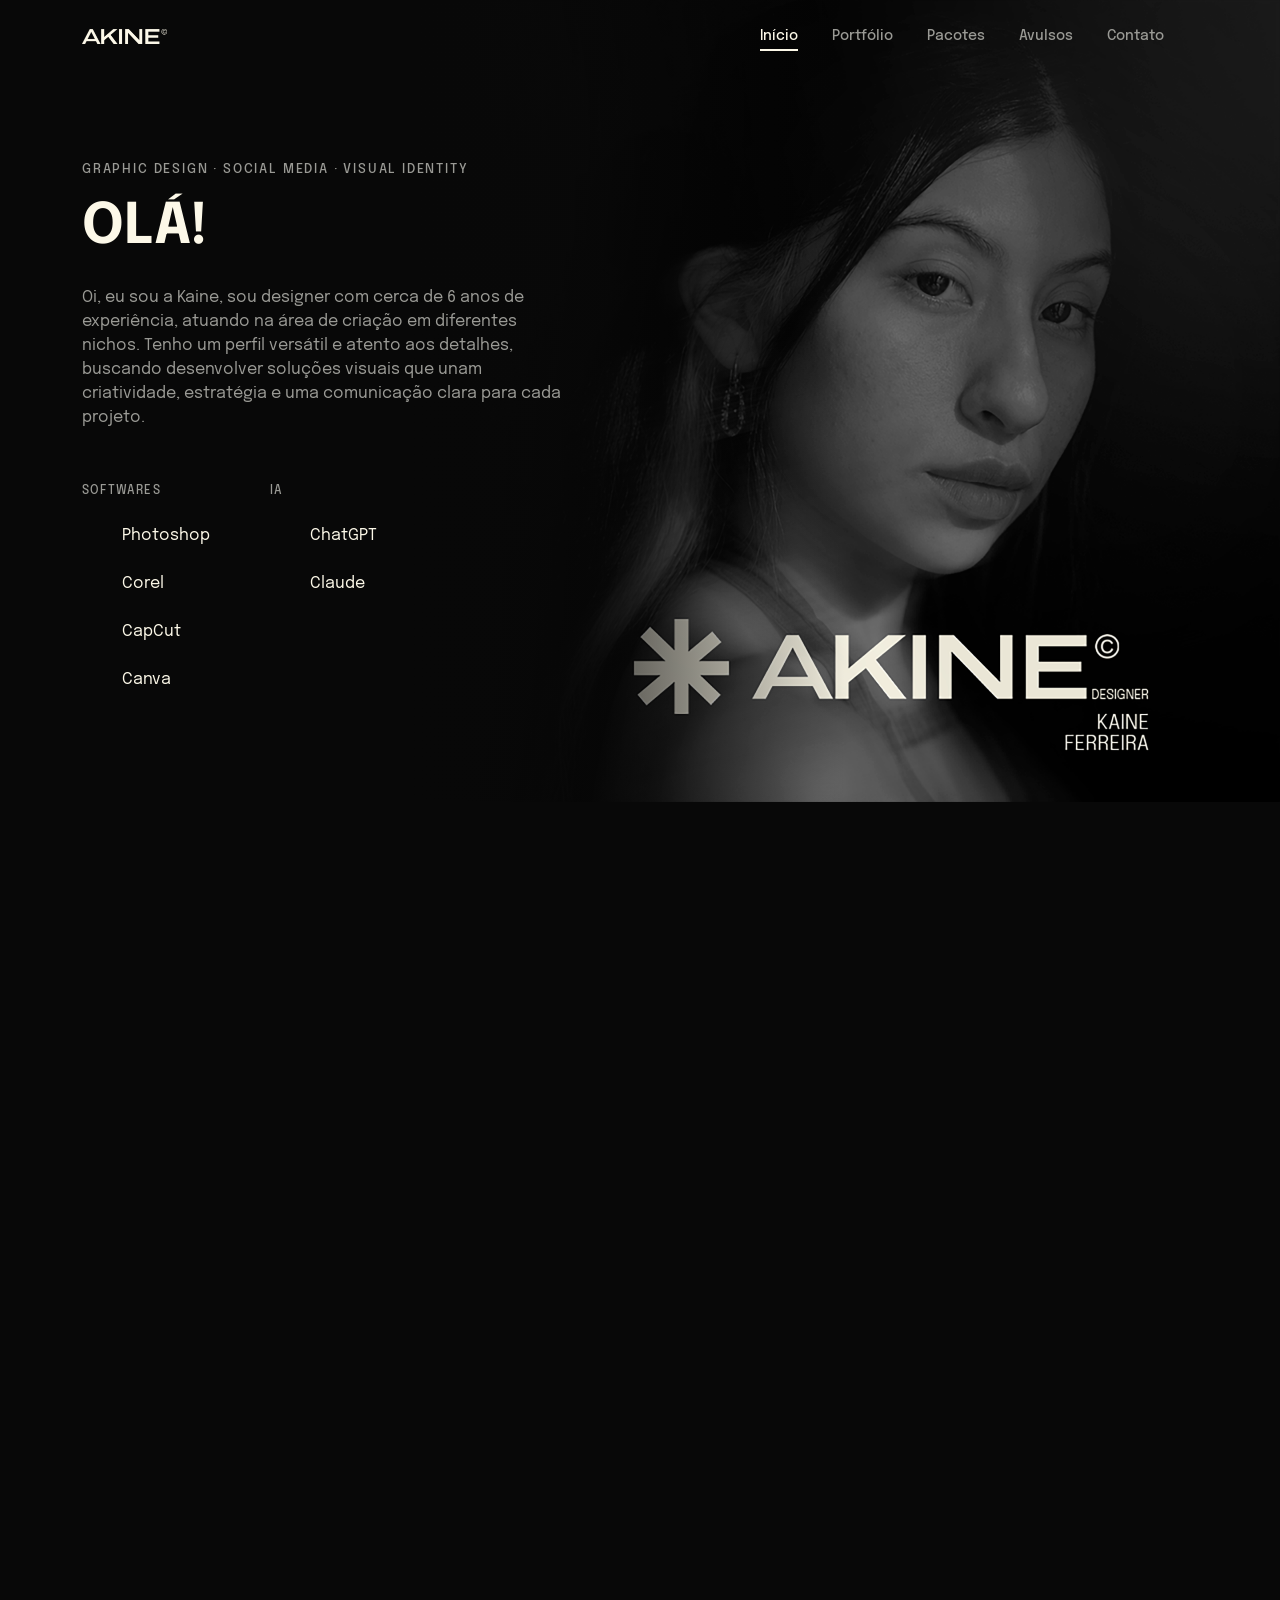
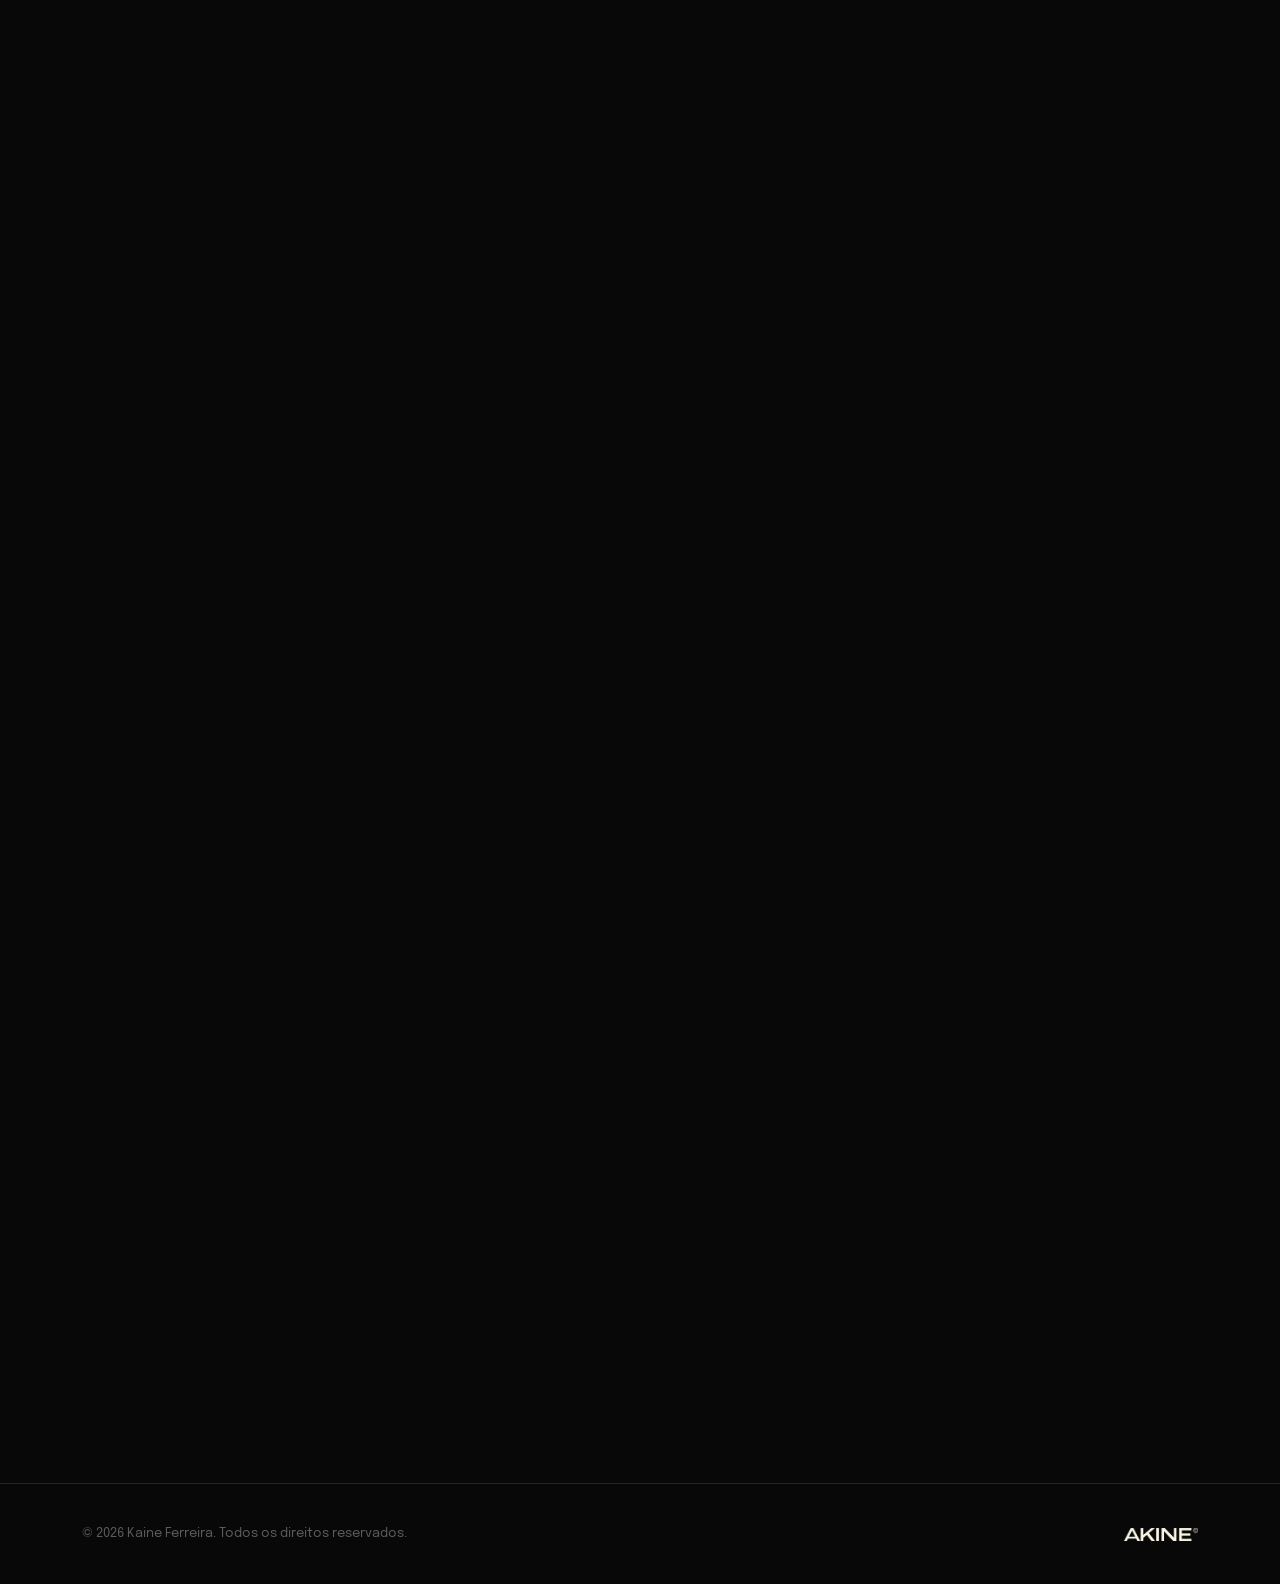
==== commit 27512f4e: "Adiciona animações premium, abas do portfólio e novas frases Abertura com a logo girando em fade, te" ====
--- a/index.html
+++ b/index.html
@@ -8,9 +8,25 @@
 <link rel="icon" type="image/png" href="assets/logo/akine-icon.png">
 <link rel="stylesheet" href="assets/css/fonts.css">
 <link rel="stylesheet" href="assets/css/style.css">
+<script>
+  (function () {
+    var root = document.documentElement;
+    root.classList.add("js");
+    try {
+      var reduce = window.matchMedia("(prefers-reduced-motion: reduce)").matches;
+      if (!reduce && !sessionStorage.getItem("akineIntro")) root.classList.add("intro-active");
+    } catch (e) {}
+  })();
+</script>
 </head>
 <body>
 
+<div class="intro" id="intro" aria-hidden="true">
+  <div class="intro-inner">
+    <img class="intro-mark" src="assets/logo/akine-icon.png" alt="">
+    <img class="intro-word" src="assets/logo/akine-wordmark.png" alt="">
+  </div>
+</div>
 
 <header class="site-header" id="siteHeader">
   <div class="wrap header-inner">
@@ -97,74 +113,80 @@
   <!-- PORTFOLIO -->
   <section class="portfolio" id="portfolio">
     <div class="wrap">
-      <p class="section-tag">Portfólio</p>
-
-      <div class="portfolio-grid reveal">
-        <a href="assets/artes/hermes-gym-logo.jpeg" target="_blank" rel="noopener" class="portfolio-card">
+      <p class="section-tag reveal">Portfólio</p>
+
+      <div class="portfolio-filter reveal" role="tablist" aria-label="Categorias do portfólio">
+        <span class="portfolio-filter-thumb" aria-hidden="true"></span>
+        <button type="button" role="tab" class="portfolio-tab is-active" id="tab-identidade" aria-selected="true" aria-controls="portfolioGrid" data-filter="identidade">Identidade Visual</button>
+        <button type="button" role="tab" class="portfolio-tab" id="tab-artes" aria-selected="false" aria-controls="portfolioGrid" data-filter="artes">Artes</button>
+      </div>
+
+      <div class="portfolio-grid" id="portfolioGrid" role="tabpanel" aria-labelledby="tab-identidade">
+        <a href="assets/artes/hermes-gym-logo.jpeg" target="_blank" rel="noopener" class="portfolio-card" data-cat="identidade">
           <img class="portfolio-img" src="assets/artes/hermes-gym-logo.jpeg" alt="Logotipo da Hermes Gym em versões clara e escura" loading="lazy">
           <span class="portfolio-name">Hermes Gym · Logo</span>
         </a>
-        <a href="assets/artes/hermes-gym-aplicacoes.jpeg" target="_blank" rel="noopener" class="portfolio-card">
+        <a href="assets/artes/hermes-gym-aplicacoes.jpeg" target="_blank" rel="noopener" class="portfolio-card" data-cat="identidade">
           <img class="portfolio-img" src="assets/artes/hermes-gym-aplicacoes.jpeg" alt="Aplicações da marca Hermes Gym em ecobag, legging, top e kettlebell" loading="lazy">
           <span class="portfolio-name">Hermes Gym · Aplicações</span>
         </a>
-        <a href="assets/artes/atlas-engenharia.jpeg" target="_blank" rel="noopener" class="portfolio-card">
+        <a href="assets/artes/atlas-engenharia.jpeg" target="_blank" rel="noopener" class="portfolio-card" data-cat="identidade">
           <img class="portfolio-img" src="assets/artes/atlas-engenharia.jpeg" alt="Identidade visual da Atlas Engenharia em capacetes, crachás, uniformes e papelaria" loading="lazy">
           <span class="portfolio-name">Atlas Engenharia</span>
         </a>
-        <a href="assets/artes/delavie-encante-no-vestir.jpeg" target="_blank" rel="noopener" class="portfolio-card">
+        <a href="assets/artes/delavie-encante-no-vestir.jpeg" target="_blank" rel="noopener" class="portfolio-card" data-cat="identidade">
           <img class="portfolio-img" src="assets/artes/delavie-encante-no-vestir.jpeg" alt="Identidade visual Delavie, Encante no vestir, em placa, embalagens, sacola e papelaria" loading="lazy">
           <span class="portfolio-name">Delavie · Encante no vestir</span>
         </a>
-        <a href="assets/artes/delavie-moda-feminina.jpeg" target="_blank" rel="noopener" class="portfolio-card">
+        <a href="assets/artes/delavie-moda-feminina.jpeg" target="_blank" rel="noopener" class="portfolio-card" data-cat="identidade">
           <img class="portfolio-img" src="assets/artes/delavie-moda-feminina.jpeg" alt="Identidade visual Delavie Moda Feminina com borboleta em sacola, tag, cartões e xícara" loading="lazy">
           <span class="portfolio-name">Delavie · Moda Feminina</span>
         </a>
-        <a href="assets/artes/astralink.jpeg" target="_blank" rel="noopener" class="portfolio-card">
+        <a href="assets/artes/astralink.jpeg" target="_blank" rel="noopener" class="portfolio-card" data-cat="identidade">
           <img class="portfolio-img" src="assets/artes/astralink.jpeg" alt="Identidade visual da Astralink em app, camisa, ecobag, outdoor e notebook" loading="lazy">
           <span class="portfolio-name">Astralink</span>
         </a>
-        <a href="assets/artes/delicie-doces-gourmet.jpeg" target="_blank" rel="noopener" class="portfolio-card">
+        <a href="assets/artes/delicie-doces-gourmet.jpeg" target="_blank" rel="noopener" class="portfolio-card" data-cat="identidade">
           <img class="portfolio-img" src="assets/artes/delicie-doces-gourmet.jpeg" alt="Identidade visual da Delicié Doces Gourmet em cartões e padronagem" loading="lazy">
           <span class="portfolio-name">Delicié Doces Gourmet</span>
         </a>
-        <a href="assets/artes/michael-jackson.jpeg" target="_blank" rel="noopener" class="portfolio-card">
+        <a href="assets/artes/michael-jackson.jpeg" target="_blank" rel="noopener" class="portfolio-card" data-cat="artes">
           <img class="portfolio-img" src="assets/artes/michael-jackson.jpeg" alt="Pôster em homenagem a Michael Jackson" loading="lazy">
           <span class="portfolio-name">Michael Jackson</span>
         </a>
-        <a href="assets/artes/nike-dunk.jpeg" target="_blank" rel="noopener" class="portfolio-card">
+        <a href="assets/artes/nike-dunk.jpeg" target="_blank" rel="noopener" class="portfolio-card" data-cat="artes">
           <img class="portfolio-img" src="assets/artes/nike-dunk.jpeg" alt="Arte de divulgação do tênis Nike Dunk" loading="lazy">
           <span class="portfolio-name">Nike Dunk</span>
         </a>
-        <a href="assets/artes/nike-air-jordan.jpeg" target="_blank" rel="noopener" class="portfolio-card">
+        <a href="assets/artes/nike-air-jordan.jpeg" target="_blank" rel="noopener" class="portfolio-card" data-cat="artes">
           <img class="portfolio-img" src="assets/artes/nike-air-jordan.jpeg" alt="Arte de divulgação do tênis Nike Air Jordan" loading="lazy">
           <span class="portfolio-name">Nike Air Jordan</span>
         </a>
-        <a href="assets/artes/lagrimas-negras.jpeg" target="_blank" rel="noopener" class="portfolio-card">
+        <a href="assets/artes/lagrimas-negras.jpeg" target="_blank" rel="noopener" class="portfolio-card" data-cat="artes">
           <img class="portfolio-img" src="assets/artes/lagrimas-negras.jpeg" alt="Capa de CD Lágrimas Negras, de Gal Costa" loading="lazy">
           <span class="portfolio-name">Lágrimas Negras</span>
         </a>
-        <a href="assets/artes/fobel-raqueteira-macaw.jpeg" target="_blank" rel="noopener" class="portfolio-card">
+        <a href="assets/artes/fobel-raqueteira-macaw.jpeg" target="_blank" rel="noopener" class="portfolio-card" data-cat="artes">
           <img class="portfolio-img" src="assets/artes/fobel-raqueteira-macaw.jpeg" alt="Post de lançamento da raqueteira Macaw 4.0 — Fobel" loading="lazy">
           <span class="portfolio-name">Raqueteira Macaw 4.0</span>
         </a>
-        <a href="assets/artes/fobel-macaw-raquete.jpeg" target="_blank" rel="noopener" class="portfolio-card">
+        <a href="assets/artes/fobel-macaw-raquete.jpeg" target="_blank" rel="noopener" class="portfolio-card" data-cat="artes">
           <img class="portfolio-img" src="assets/artes/fobel-macaw-raquete.jpeg" alt="Post de lançamento da raquete Macaw 4.0 — Fobel" loading="lazy">
           <span class="portfolio-name">Raquete Macaw 4.0</span>
         </a>
-        <a href="assets/artes/fobel-collection-macaw.jpeg" target="_blank" rel="noopener" class="portfolio-card">
+        <a href="assets/artes/fobel-collection-macaw.jpeg" target="_blank" rel="noopener" class="portfolio-card" data-cat="artes">
           <img class="portfolio-img" src="assets/artes/fobel-collection-macaw.jpeg" alt="Divulgação da coleção de roupas Macaw 4.0 — Fobel" loading="lazy">
           <span class="portfolio-name">Coleção Macaw 4.0</span>
         </a>
-        <a href="assets/artes/fobel-tecido-detalhes.jpeg" target="_blank" rel="noopener" class="portfolio-card">
+        <a href="assets/artes/fobel-tecido-detalhes.jpeg" target="_blank" rel="noopener" class="portfolio-card" data-cat="artes">
           <img class="portfolio-img" src="assets/artes/fobel-tecido-detalhes.jpeg" alt="Detalhes de tecido e tecnologia das peças — Fobel" loading="lazy">
           <span class="portfolio-name">Detalhes de Tecido</span>
         </a>
-        <a href="assets/artes/fobel-wolf.jpeg" target="_blank" rel="noopener" class="portfolio-card">
+        <a href="assets/artes/fobel-wolf.jpeg" target="_blank" rel="noopener" class="portfolio-card" data-cat="artes">
           <img class="portfolio-img" src="assets/artes/fobel-wolf.jpeg" alt="Post de lançamento da raquete Wolf — Fobel" loading="lazy">
           <span class="portfolio-name">Raquete Wolf</span>
         </a>
-        <a href="assets/artes/fobel-panther.jpeg" target="_blank" rel="noopener" class="portfolio-card">
+        <a href="assets/artes/fobel-panther.jpeg" target="_blank" rel="noopener" class="portfolio-card" data-cat="artes">
           <img class="portfolio-img" src="assets/artes/fobel-panther.jpeg" alt="Post de lançamento da raquete Panther — Fobel" loading="lazy">
           <span class="portfolio-name">Raquete Panther</span>
         </a>
@@ -175,9 +197,9 @@
   <!-- PACOTES -->
   <section class="services" id="pacotes">
     <div class="wrap">
-      <p class="section-tag">Pacotes de Artes</p>
-
-      <div class="services-grid reveal">
+      <p class="section-tag reveal">Pacotes de Artes</p>
+
+      <div class="services-grid" data-stagger>
         <div class="service-card service-card--hover-line">
           <h3>Básico</h3>
           <ul class="service-list">
@@ -225,7 +247,7 @@
         </div>
       </div>
 
-      <p class="services-footnote">
+      <p class="services-footnote reveal">
         Obs: À vista via Pix no início do projeto.<br>Parcelado: 50% no início
         e 50% na entrega final das artes.
       </p>
@@ -236,9 +258,23 @@
   <section class="master" id="master">
     <div class="wrap master-inner">
       <div class="master-tagline reveal">
-        <h2 class="section-title">
-          <span class="thin">Uma identidade</span>
-          <span class="bold">que não passa despercebida</span>
+        <h2 class="section-title rotator" data-rotator="5200">
+          <span class="rotator-item is-active">
+            <span class="thin">Uma identidade</span>
+            <span class="bold">que não passa despercebida</span>
+          </span>
+          <span class="rotator-item" aria-hidden="true">
+            <span class="thin">Design que comunica</span>
+            <span class="bold">antes de uma palavra</span>
+          </span>
+          <span class="rotator-item" aria-hidden="true">
+            <span class="thin">Estratégia e estética</span>
+            <span class="bold">em cada traço</span>
+          </span>
+          <span class="rotator-item" aria-hidden="true">
+            <span class="thin">Cada detalhe</span>
+            <span class="bold">pensado para marcar</span>
+          </span>
         </h2>
       </div>
     </div>
@@ -247,13 +283,13 @@
   <!-- AVULSOS -->
   <section class="avulsos" id="avulsos">
     <div class="wrap">
-      <p class="section-tag">Peças Avulsas</p>
-      <h2 class="section-title">
+      <p class="section-tag reveal">Peças Avulsas</p>
+      <h2 class="section-title reveal">
         <span class="thin">Materiais</span>
         <span class="bold">sob demanda</span>
       </h2>
 
-      <div class="about-tools-list about-tools-list--stack avulsos-list reveal">
+      <div class="about-tools-list about-tools-list--stack avulsos-list" data-stagger>
         <span class="about-tools-item">Logo</span>
         <span class="about-tools-item">Identidade Visual</span>
         <span class="about-tools-item">Mídia Kit</span>
@@ -266,7 +302,7 @@
         <span class="about-tools-item">Design de estamparia</span>
       </div>
 
-      <p class="services-footnote">
+      <p class="services-footnote reveal">
         Para materiais não listados, consulte disponibilidade e orçamento.<br>
         Importante: os valores sob consulta referem-se apenas à criação das
         artes.<br>Impressão não inclusa.
@@ -278,11 +314,25 @@
   <section class="contact" id="contato">
     <div class="wrap contact-inner">
       <div class="contact-top">
-        <div class="contact-text">
+        <div class="contact-text" data-stagger>
           <p class="section-tag">Contato</p>
-          <h2 class="section-title">
-            <span class="thin">Projetos bem feitos</span>
-            <span class="bold">começam com uma boa conversa <svg class="title-mark" viewBox="0 0 100 100" aria-hidden="true"><g fill="currentColor"><rect x="42" y="0" width="16" height="100"/><rect x="42" y="0" width="16" height="100" transform="rotate(60 50 50)"/><rect x="42" y="0" width="16" height="100" transform="rotate(120 50 50)"/></g></svg></span>
+          <h2 class="section-title rotator" data-rotator="5800">
+            <span class="rotator-item is-active">
+              <span class="thin">Sua marca merece</span>
+              <span class="bold">ser inesquecível <svg class="title-mark" viewBox="0 0 100 100" aria-hidden="true"><g fill="currentColor"><rect x="42" y="0" width="16" height="100"/><rect x="42" y="0" width="16" height="100" transform="rotate(60 50 50)"/><rect x="42" y="0" width="16" height="100" transform="rotate(120 50 50)"/></g></svg></span>
+            </span>
+            <span class="rotator-item" aria-hidden="true">
+              <span class="thin">Vamos criar algo</span>
+              <span class="bold">que fique na memória <svg class="title-mark" viewBox="0 0 100 100" aria-hidden="true"><g fill="currentColor"><rect x="42" y="0" width="16" height="100"/><rect x="42" y="0" width="16" height="100" transform="rotate(60 50 50)"/><rect x="42" y="0" width="16" height="100" transform="rotate(120 50 50)"/></g></svg></span>
+            </span>
+            <span class="rotator-item" aria-hidden="true">
+              <span class="thin">Do conceito</span>
+              <span class="bold">ao detalhe final <svg class="title-mark" viewBox="0 0 100 100" aria-hidden="true"><g fill="currentColor"><rect x="42" y="0" width="16" height="100"/><rect x="42" y="0" width="16" height="100" transform="rotate(60 50 50)"/><rect x="42" y="0" width="16" height="100" transform="rotate(120 50 50)"/></g></svg></span>
+            </span>
+            <span class="rotator-item" aria-hidden="true">
+              <span class="thin">Sua marca</span>
+              <span class="bold">pronta para brilhar <svg class="title-mark" viewBox="0 0 100 100" aria-hidden="true"><g fill="currentColor"><rect x="42" y="0" width="16" height="100"/><rect x="42" y="0" width="16" height="100" transform="rotate(60 50 50)"/><rect x="42" y="0" width="16" height="100" transform="rotate(120 50 50)"/></g></svg></span>
+            </span>
           </h2>
           <p class="contact-lead">
             Obrigado por chegar até aqui.<br>Se fizer sentido para você, será um prazer<br>
@@ -290,7 +340,7 @@
           </p>
         </div>
 
-        <div class="contact-actions reveal">
+        <div class="contact-actions" data-stagger>
           <a href="https://wa.me/5594991916818" target="_blank" rel="noopener" class="btn btn-solid">Fale comigo</a>
           <a href="mailto:akinedesign@gmail.com" class="btn btn-outline">Enviar e-mail</a>
 
--- a/assets/css/style.css
+++ b/assets/css/style.css
@@ -434,17 +434,164 @@
   padding: 22px;
   border: 1px solid var(--line);
   background: var(--black-alt);
-  transition: transform 0.4s var(--ease);
-}
-.portfolio-card:hover { transform: translateY(-6px); }
-.portfolio-card:hover .portfolio-img { transform: scale(1.06); }
+  --rx: 0deg;
+  --ry: 0deg;
+  transform: perspective(900px) rotateX(var(--rx)) rotateY(var(--ry));
+  transition: transform 0.6s var(--ease), border-color 0.4s var(--ease);
+}
+.portfolio-card:hover {
+  border-color: rgba(252, 248, 232, 0.3);
+  transform: perspective(900px) translateY(-6px) rotateX(var(--rx)) rotateY(var(--ry));
+  transition: transform 0.18s ease-out, border-color 0.4s var(--ease);
+}
+.portfolio-card:active { transform: perspective(900px) scale(0.98); }
+.portfolio-card:hover .portfolio-img { transform: scale(1.07); }
+.portfolio-card::after {
+  content: "";
+  position: absolute;
+  inset: 0;
+  z-index: 1;
+  pointer-events: none;
+  opacity: 0;
+  background: radial-gradient(circle at var(--mx, 50%) var(--my, 50%), rgba(255, 255, 255, 0.14), transparent 55%);
+  transition: opacity 0.4s var(--ease);
+}
+.portfolio-card:hover::after { opacity: 1; }
 .portfolio-img {
   position: absolute;
   inset: 0;
   width: 100%;
   height: 100%;
   object-fit: cover;
-  transition: transform 0.5s var(--ease);
+  transition: transform 0.9s var(--ease);
+}
+
+/* Filtro em pílula (Identidade Visual / Artes) */
+.portfolio-filter {
+  position: relative;
+  display: inline-flex;
+  padding: 4px;
+  margin-bottom: 36px;
+  border: 1px solid var(--line);
+  border-radius: 100px;
+  background: rgba(252, 248, 232, 0.03);
+}
+.portfolio-filter-thumb {
+  position: absolute;
+  top: 4px;
+  bottom: 4px;
+  left: 0;
+  width: 0;
+  border-radius: 100px;
+  background: var(--off-white);
+  transform: translateX(var(--thumb-x, 4px));
+  transition: transform 0.55s var(--ease), width 0.55s var(--ease);
+}
+.portfolio-tab {
+  position: relative;
+  z-index: 1;
+  padding: 11px 24px;
+  border-radius: 100px;
+  font-size: 14px;
+  font-weight: 500;
+  letter-spacing: 0.02em;
+  color: var(--gray-1);
+  transition: color 0.35s var(--ease);
+}
+.portfolio-tab:hover { color: var(--off-white); }
+.portfolio-tab.is-active { color: var(--black); }
+.portfolio-tab:focus-visible { outline: 2px solid var(--off-white); outline-offset: 2px; }
+.portfolio-card[hidden] { display: none; }
+
+/* Entrada em cascata dos cards (inicial e ao trocar de aba) */
+@keyframes cardIn {
+  from { opacity: 0; transform: perspective(900px) translateX(-32px) scale(0.97); filter: blur(6px); }
+}
+@media (min-width: 981px) {
+  .portfolio-grid[data-view="identidade"] { --cols: 4; }
+}
+.js .portfolio-grid:not(.is-in) .portfolio-card { opacity: 0; }
+.portfolio-grid.is-in .portfolio-card {
+  animation: cardIn 0.85s var(--ease) backwards;
+  animation-delay: calc(var(--i, 0) * 70ms);
+}
+.portfolio-grid.is-leaving .portfolio-card {
+  opacity: 0;
+  transform: perspective(900px) translateY(-10px) scale(0.98);
+  transition: opacity 0.28s var(--ease), transform 0.28s var(--ease);
+}
+
+/* Textos que alternam (rotator) */
+.rotator { display: grid; }
+.rotator-item {
+  grid-area: 1 / 1;
+  display: flex;
+  flex-direction: column;
+  visibility: hidden;
+  transition: visibility 0s linear 1s;
+}
+.rotator-item > span {
+  opacity: 0;
+  transform: translateY(0.4em);
+  filter: blur(8px);
+  transition: opacity 0.9s var(--ease), transform 0.9s var(--ease), filter 0.9s var(--ease);
+}
+.rotator-item.is-active { visibility: visible; transition-delay: 0s; }
+.rotator-item.is-active > span { opacity: 1; transform: none; filter: none; }
+.rotator-item.is-active > span:nth-child(2) { transition-delay: 0.14s; }
+.rotator-item.is-leaving { visibility: visible; transition-delay: 0s; }
+.rotator-item.is-leaving > span { opacity: 0; transform: translateY(-0.4em); filter: blur(8px); }
+
+/* Abertura: logo girando com fade */
+.intro {
+  position: fixed;
+  inset: 0;
+  z-index: 2000;
+  display: none;
+  align-items: center;
+  justify-content: center;
+  background: var(--black);
+  transition: opacity 0.9s var(--ease), visibility 0s linear 0.9s;
+}
+html.intro-active { overflow: hidden; }
+html.intro-active .intro { display: flex; }
+.intro.is-leaving { opacity: 0; visibility: hidden; pointer-events: none; }
+.intro-inner {
+  display: flex;
+  flex-direction: column;
+  align-items: center;
+  gap: 26px;
+  transition: transform 1s var(--ease);
+}
+.intro.is-leaving .intro-inner { transform: scale(1.06); }
+.intro-mark {
+  width: 92px;
+  height: auto;
+  opacity: 0;
+  transform: rotate(-220deg) scale(0.55);
+  animation: introMark 1.7s cubic-bezier(.22,.9,.28,1) 0.15s forwards;
+}
+.intro-word {
+  width: 176px;
+  height: auto;
+  opacity: 0;
+  filter: blur(6px);
+  transform: translateY(10px);
+  animation: introWord 1.1s var(--ease) 1s forwards;
+}
+@keyframes introMark {
+  0%   { opacity: 0; transform: rotate(-220deg) scale(0.55); }
+  45%  { opacity: 1; }
+  100% { opacity: 1; transform: rotate(0deg) scale(1); }
+}
+@keyframes introWord {
+  to { opacity: 1; filter: blur(0); transform: translateY(0); }
+}
+
+@media (prefers-reduced-motion: reduce) {
+  .rotator-item > span, .portfolio-filter-thumb, .portfolio-card, .portfolio-img { transition: none; }
+  .portfolio-grid.is-in .portfolio-card { animation: none; }
+  .js .portfolio-grid:not(.is-in) .portfolio-card { opacity: 1; }
 }
 .portfolio-cat {
   position: relative; z-index: 2;
@@ -652,12 +799,28 @@
 /* ---------- Reveal animation ---------- */
 .reveal {
   opacity: 0;
-  transform: translateY(24px);
-  transition: opacity 0.7s var(--ease), transform 0.7s var(--ease);
+  transform: translateX(-36px);
+  transition: opacity 0.9s var(--ease), transform 0.9s var(--ease);
 }
 .reveal.is-visible {
   opacity: 1;
-  transform: translateY(0);
+  transform: translateX(0);
+}
+
+/* Grupos que entram em cascata, da esquerda para a direita */
+@keyframes slideIn {
+  from { opacity: 0; transform: translateX(-34px); filter: blur(5px); }
+}
+.js [data-stagger]:not(.is-visible) > * { opacity: 0; }
+[data-stagger].is-visible > * {
+  animation: slideIn 0.9s var(--ease) backwards;
+  animation-delay: calc(var(--i, 0) * 100ms);
+}
+
+@media (prefers-reduced-motion: reduce) {
+  .reveal { opacity: 1; transform: none; transition: none; }
+  .js [data-stagger]:not(.is-visible) > * { opacity: 1; }
+  [data-stagger].is-visible > * { animation: none; }
 }
 
 /* ---------- Responsive ---------- */
@@ -665,6 +828,7 @@
   .about-grid { grid-template-columns: 1fr; gap: 50px; }
   .about--first { padding: 130px 0 60px; }
   .portfolio-grid { --cols: 2; }
+  .portfolio-card.is-wide { width: 100%; aspect-ratio: 16 / 11; }
   .services-grid { grid-template-columns: 1fr; }
   .service-card--highlight { transform: none; }
   .blob-wrap { width: 400px; height: 400px; opacity: 0.6; }
@@ -723,6 +887,10 @@
   .portfolio-card { border-radius: 14px; padding: 14px; }
   .portfolio-name { font-size: 13px; }
   .portfolio-cat { font-size: 9px; }
+  .portfolio-filter { margin-bottom: 24px; }
+  .portfolio-tab { padding: 9px 18px; font-size: 13px; }
+  .intro-mark { width: 62px; }
+  .intro-word { width: 124px; }
 
   .services-grid { grid-template-columns: repeat(2, 1fr); gap: 12px; }
   .service-card { padding: 18px 14px; min-width: 0; min-height: 225px; }
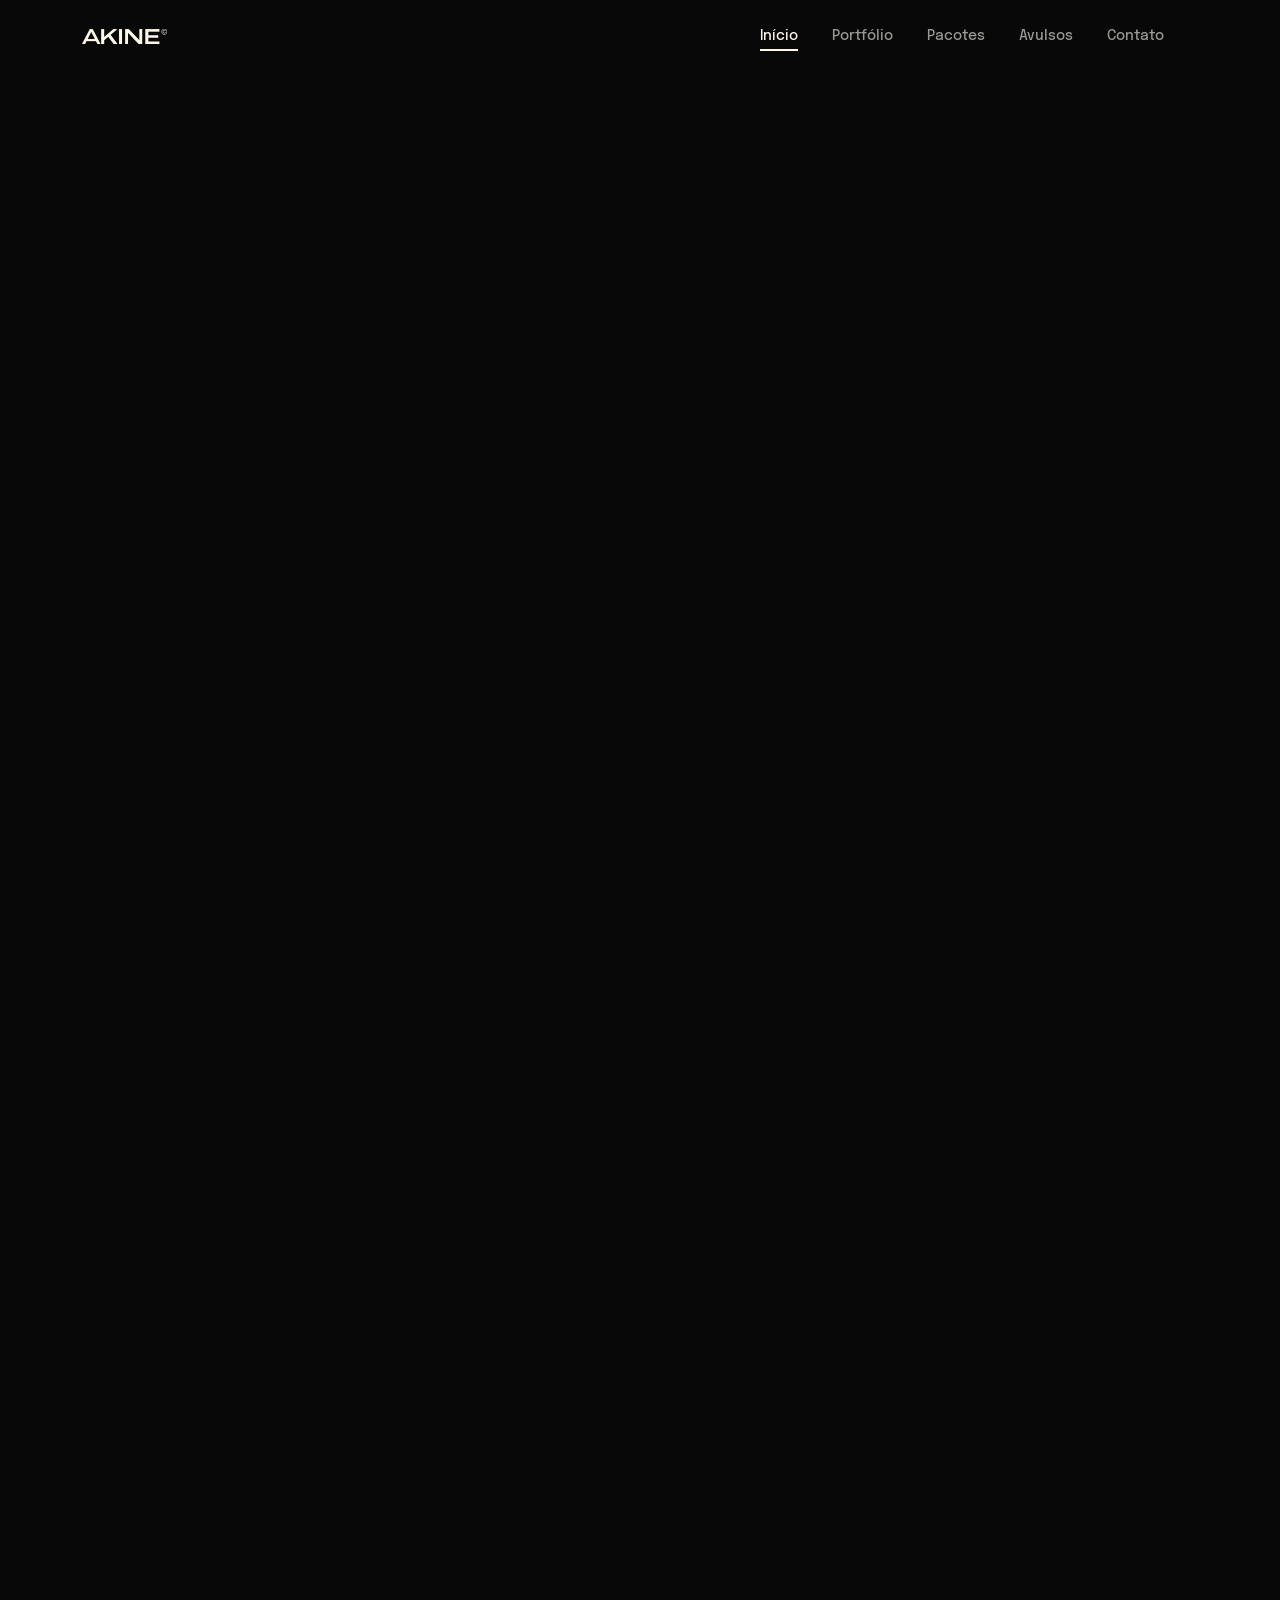
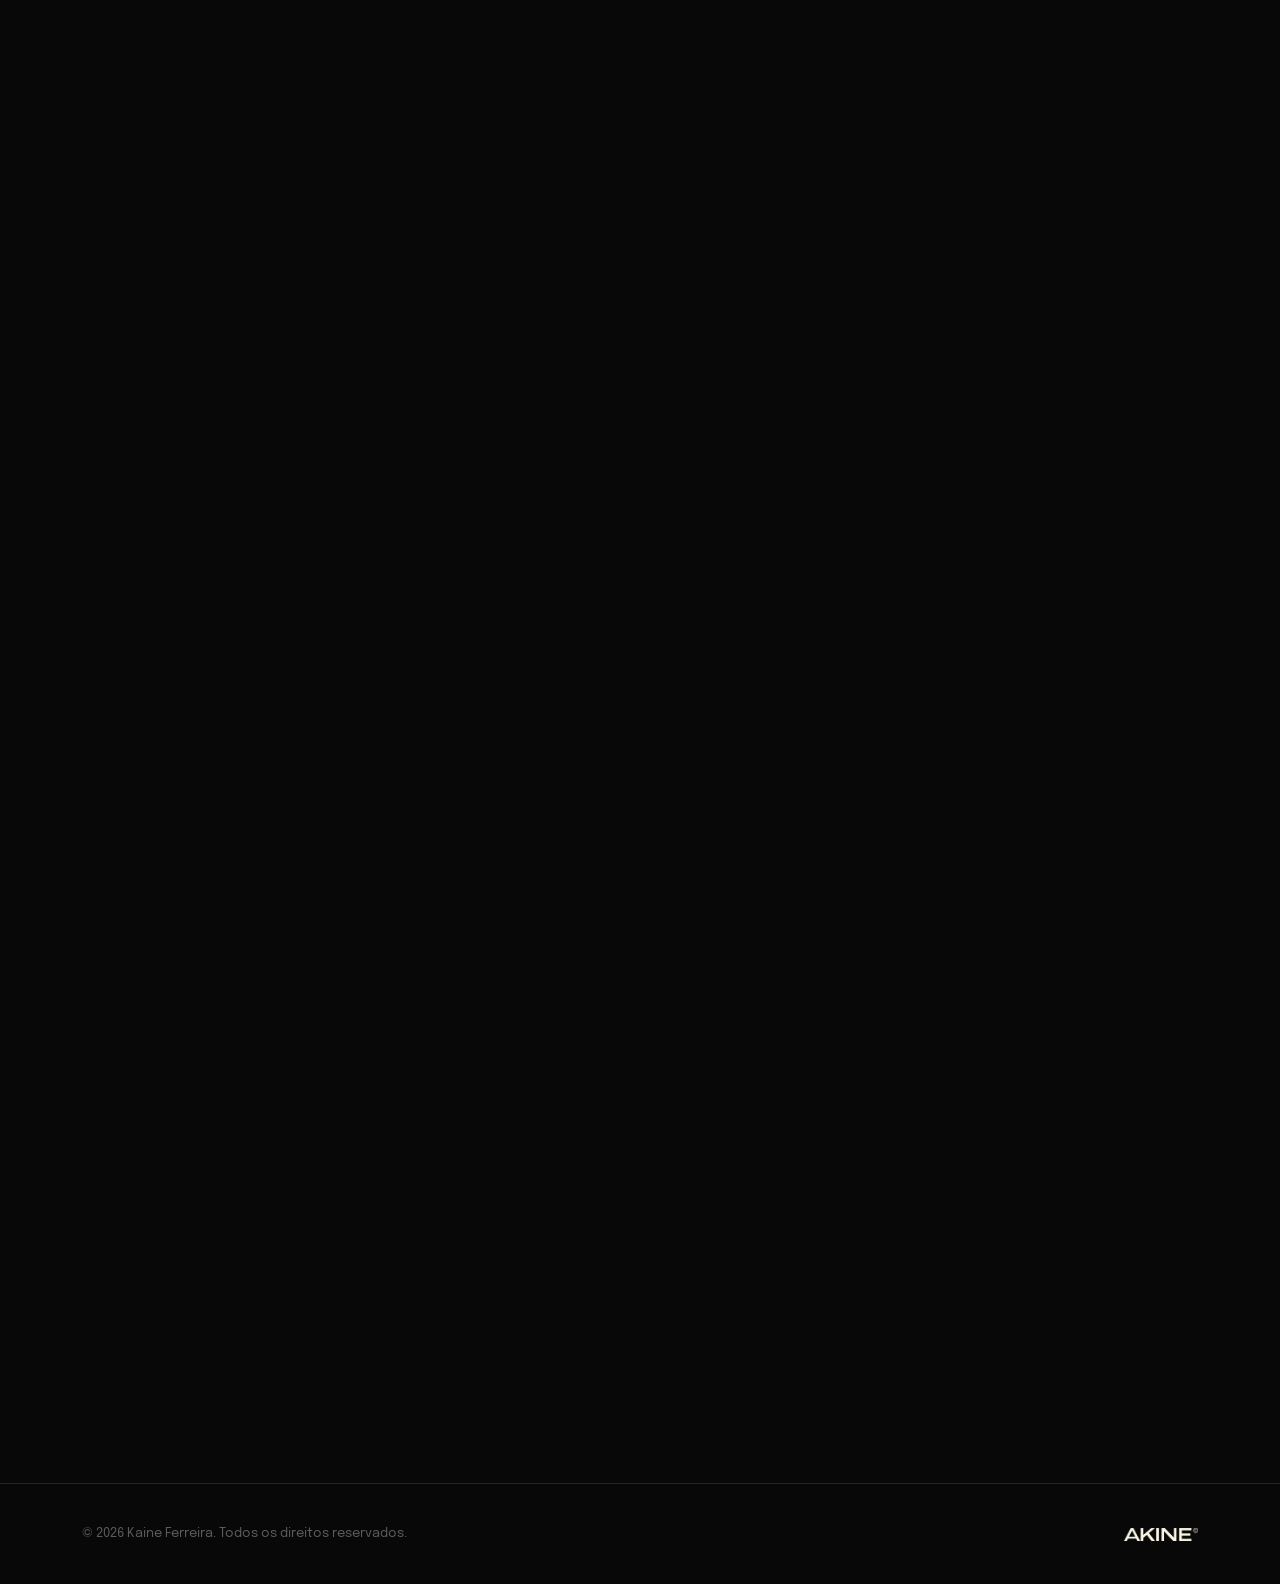
==== commit aac3faeb: "Remove foto de capa, adiciona asterisco da marca e lightbox 3D Tira a foto da página inicial e recri" ====
--- a/index.html
+++ b/index.html
@@ -23,7 +23,7 @@
 
 <div class="intro" id="intro" aria-hidden="true">
   <div class="intro-inner">
-    <img class="intro-mark" src="assets/logo/akine-icon.png" alt="">
+    <img class="intro-mark" src="assets/logo/akine-asterisco.svg" alt="">
     <img class="intro-word" src="assets/logo/akine-wordmark.png" alt="">
   </div>
 </div>
@@ -53,9 +53,6 @@
 
   <!-- SOBRE -->
   <section class="about about--first" id="sobre">
-    <div class="about-cover">
-      <img src="assets/img/sobre-capa.png" alt="Kaine Ferreira — Designer" loading="lazy">
-    </div>
     <div class="wrap about-grid about-grid--solo">
       <div class="about-content reveal">
         <p class="eyebrow">Graphic Design · Social Media · Visual Identity</p>
@@ -107,6 +104,9 @@
         </div>
         </div>
       </div>
+    </div>
+    <div class="hero-mark" aria-hidden="true">
+      <img src="assets/logo/akine-asterisco.svg" alt="">
     </div>
   </section>
 
@@ -319,19 +319,19 @@
           <h2 class="section-title rotator" data-rotator="5800">
             <span class="rotator-item is-active">
               <span class="thin">Sua marca merece</span>
-              <span class="bold">ser inesquecível <svg class="title-mark" viewBox="0 0 100 100" aria-hidden="true"><g fill="currentColor"><rect x="42" y="0" width="16" height="100"/><rect x="42" y="0" width="16" height="100" transform="rotate(60 50 50)"/><rect x="42" y="0" width="16" height="100" transform="rotate(120 50 50)"/></g></svg></span>
+              <span class="bold">ser inesquecível <svg class="title-mark" viewBox="0 0 100 100" aria-hidden="true"><g fill="currentColor"><rect x="42.8" y="0" width="14.4" height="100"/><rect x="42.8" y="0" width="14.4" height="100" transform="rotate(45 50 50)"/><rect x="42.8" y="0" width="14.4" height="100" transform="rotate(90 50 50)"/><rect x="42.8" y="0" width="14.4" height="100" transform="rotate(135 50 50)"/></g></svg></span>
             </span>
             <span class="rotator-item" aria-hidden="true">
               <span class="thin">Vamos criar algo</span>
-              <span class="bold">que fique na memória <svg class="title-mark" viewBox="0 0 100 100" aria-hidden="true"><g fill="currentColor"><rect x="42" y="0" width="16" height="100"/><rect x="42" y="0" width="16" height="100" transform="rotate(60 50 50)"/><rect x="42" y="0" width="16" height="100" transform="rotate(120 50 50)"/></g></svg></span>
+              <span class="bold">que fique na memória <svg class="title-mark" viewBox="0 0 100 100" aria-hidden="true"><g fill="currentColor"><rect x="42.8" y="0" width="14.4" height="100"/><rect x="42.8" y="0" width="14.4" height="100" transform="rotate(45 50 50)"/><rect x="42.8" y="0" width="14.4" height="100" transform="rotate(90 50 50)"/><rect x="42.8" y="0" width="14.4" height="100" transform="rotate(135 50 50)"/></g></svg></span>
             </span>
             <span class="rotator-item" aria-hidden="true">
               <span class="thin">Do conceito</span>
-              <span class="bold">ao detalhe final <svg class="title-mark" viewBox="0 0 100 100" aria-hidden="true"><g fill="currentColor"><rect x="42" y="0" width="16" height="100"/><rect x="42" y="0" width="16" height="100" transform="rotate(60 50 50)"/><rect x="42" y="0" width="16" height="100" transform="rotate(120 50 50)"/></g></svg></span>
+              <span class="bold">ao detalhe final <svg class="title-mark" viewBox="0 0 100 100" aria-hidden="true"><g fill="currentColor"><rect x="42.8" y="0" width="14.4" height="100"/><rect x="42.8" y="0" width="14.4" height="100" transform="rotate(45 50 50)"/><rect x="42.8" y="0" width="14.4" height="100" transform="rotate(90 50 50)"/><rect x="42.8" y="0" width="14.4" height="100" transform="rotate(135 50 50)"/></g></svg></span>
             </span>
             <span class="rotator-item" aria-hidden="true">
               <span class="thin">Sua marca</span>
-              <span class="bold">pronta para brilhar <svg class="title-mark" viewBox="0 0 100 100" aria-hidden="true"><g fill="currentColor"><rect x="42" y="0" width="16" height="100"/><rect x="42" y="0" width="16" height="100" transform="rotate(60 50 50)"/><rect x="42" y="0" width="16" height="100" transform="rotate(120 50 50)"/></g></svg></span>
+              <span class="bold">pronta para brilhar <svg class="title-mark" viewBox="0 0 100 100" aria-hidden="true"><g fill="currentColor"><rect x="42.8" y="0" width="14.4" height="100"/><rect x="42.8" y="0" width="14.4" height="100" transform="rotate(45 50 50)"/><rect x="42.8" y="0" width="14.4" height="100" transform="rotate(90 50 50)"/><rect x="42.8" y="0" width="14.4" height="100" transform="rotate(135 50 50)"/></g></svg></span>
             </span>
           </h2>
           <p class="contact-lead">
@@ -370,6 +370,48 @@
   </div>
 </footer>
 
+<div class="lightbox" id="lightbox" role="dialog" aria-modal="true" aria-label="Visualização do projeto" hidden>
+  <div class="lb-backdrop"></div>
+  <button type="button" class="lb-close" aria-label="Fechar">
+    <svg viewBox="0 0 24 24" width="18" height="18" fill="none" stroke="currentColor" stroke-width="2" stroke-linecap="round" aria-hidden="true"><path d="M5 5l14 14M19 5L5 19"/></svg>
+  </button>
+  <button type="button" class="lb-nav lb-prev" aria-label="Projeto anterior">
+    <svg viewBox="0 0 24 24" width="20" height="20" fill="none" stroke="currentColor" stroke-width="2" stroke-linecap="round" stroke-linejoin="round" aria-hidden="true"><path d="M15 5l-7 7 7 7"/></svg>
+  </button>
+  <button type="button" class="lb-nav lb-next" aria-label="Próximo projeto">
+    <svg viewBox="0 0 24 24" width="20" height="20" fill="none" stroke="currentColor" stroke-width="2" stroke-linecap="round" stroke-linejoin="round" aria-hidden="true"><path d="M9 5l7 7-7 7"/></svg>
+  </button>
+
+  <div class="lb-stage">
+    <div class="lb-fly">
+      <div class="lb-float">
+        <div class="lb-card">
+          <div class="lb-face lb-front">
+            <img src="" alt="">
+            <span class="lb-glare"></span>
+          </div>
+          <div class="lb-face lb-back">
+            <img class="lb-back-mark" src="assets/logo/akine-asterisco.svg" alt="">
+            <p class="lb-back-cat"></p>
+            <h3 class="lb-back-title"></h3>
+            <span class="lb-back-line"></span>
+            <p class="lb-back-by">Kaine Ferreira<span>Design Gráfico &amp; Social Media</span></p>
+            <div class="lb-back-actions">
+              <a class="lb-back-btn lb-original" href="#" target="_blank" rel="noopener">Abrir imagem</a>
+              <a class="lb-back-btn" href="https://instagram.com/akinedsr" target="_blank" rel="noopener">@akinedsr</a>
+            </div>
+          </div>
+        </div>
+      </div>
+    </div>
+  </div>
+
+  <p class="lb-caption">
+    <span class="lb-title"></span>
+    <span class="lb-hint">Arraste para girar · toque para virar <em class="lb-count"></em></span>
+  </p>
+</div>
+
 <script src="assets/js/script.js"></script>
 </body>
 </html>
--- a/assets/css/style.css
+++ b/assets/css/style.css
@@ -298,30 +298,8 @@
 .about { padding: 140px 0; background: var(--black); position: relative; }
 .about--first {
   padding: 160px 0 100px;
-  min-height: 720px;
-  display: flex;
-  align-items: center;
-  overflow: hidden;
-}
-.about--first .wrap { width: 100%; position: relative; z-index: 1; }
-.about-cover {
-  position: absolute;
-  inset: 0;
-  z-index: 0;
-}
-.about-cover img {
-  width: 100%;
-  height: 100%;
-  object-fit: cover;
-  object-position: right bottom;
-  display: block;
-}
-.about-cover::after {
-  content: "";
-  position: absolute;
-  inset: 0;
-  background: linear-gradient(90deg, var(--black) 0%, var(--black) 32%, rgba(8,8,8,0.7) 46%, rgba(8,8,8,0) 66%);
-}
+}
+.about--first .wrap { width: 100%; }
 .about-grid {
   display: grid;
   grid-template-columns: 0.85fr 1.15fr;
@@ -541,6 +519,185 @@
 .rotator-item.is-active > span:nth-child(2) { transition-delay: 0.14s; }
 .rotator-item.is-leaving { visibility: visible; transition-delay: 0s; }
 .rotator-item.is-leaving > span { opacity: 0; transform: translateY(-0.4em); filter: blur(8px); }
+
+/* Lightbox 3D: o projeto abre flutuando e dá pra girar o card */
+html.lb-open { overflow: hidden; }
+.lightbox {
+  position: fixed;
+  inset: 0;
+  z-index: 1500;
+  display: flex;
+  align-items: center;
+  justify-content: center;
+}
+.lightbox[hidden] { display: none; }
+.lb-backdrop {
+  position: absolute;
+  inset: 0;
+  background: rgba(6, 6, 6, 0.84);
+  -webkit-backdrop-filter: blur(16px);
+  backdrop-filter: blur(16px);
+  opacity: 0;
+  transition: opacity 0.55s var(--ease);
+}
+.lightbox.is-open .lb-backdrop { opacity: 1; }
+.lb-stage {
+  position: absolute;
+  inset: 0;
+  display: flex;
+  align-items: center;
+  justify-content: center;
+  padding-bottom: 54px;
+  touch-action: none;
+  cursor: grab;
+  user-select: none;
+  -webkit-user-select: none;
+}
+.lb-stage.is-dragging { cursor: grabbing; }
+.lb-fly { width: var(--lb-w, 360px); height: var(--lb-h, 450px); will-change: transform, opacity; }
+.lb-float { width: 100%; height: 100%; animation: lbFloat 6s ease-in-out infinite; }
+@keyframes lbFloat { 0%, 100% { transform: translateY(0); } 50% { transform: translateY(-9px); } }
+.lb-card {
+  position: relative;
+  width: 100%;
+  height: 100%;
+  transform-style: preserve-3d;
+  will-change: transform;
+  transition: opacity 0.22s var(--ease), filter 0.22s var(--ease);
+}
+.lb-card.is-swapping { opacity: 0; filter: blur(8px); }
+.lb-face {
+  position: absolute;
+  inset: 0;
+  border-radius: 20px;
+  overflow: hidden;
+  backface-visibility: hidden;
+  -webkit-backface-visibility: hidden;
+  box-shadow: 0 40px 90px rgba(0, 0, 0, 0.6), 0 0 0 1px rgba(252, 248, 232, 0.1);
+}
+.lb-front img { width: 100%; height: 100%; object-fit: cover; display: block; pointer-events: none; -webkit-user-drag: none; }
+.lb-glare {
+  position: absolute;
+  inset: 0;
+  pointer-events: none;
+  background: radial-gradient(circle at var(--gx, 50%) var(--gy, 50%), rgba(255, 255, 255, 0.55), transparent 58%);
+  mix-blend-mode: soft-light;
+  opacity: var(--go, 0);
+}
+.lb-back {
+  transform: rotateY(180deg);
+  background: linear-gradient(160deg, #161616 0%, #0b0b0b 70%);
+  display: flex;
+  flex-direction: column;
+  align-items: center;
+  justify-content: center;
+  gap: max(10px, calc(var(--lb-w, 360px) * 0.03));
+  padding: 8%;
+  text-align: center;
+}
+.lb-back-mark { width: calc(var(--lb-w, 360px) * 0.11); height: auto; opacity: 0.9; pointer-events: none; }
+.lb-back-cat {
+  font-size: max(10px, calc(var(--lb-w, 360px) * 0.03));
+  letter-spacing: 0.16em;
+  text-transform: uppercase;
+  color: var(--gray-1);
+}
+.lb-back-title {
+  font-size: max(18px, calc(var(--lb-w, 360px) * 0.075));
+  font-weight: 700;
+  line-height: 1.15;
+  text-transform: uppercase;
+  color: var(--off-white);
+}
+.lb-back-line { width: 34px; height: 1px; background: var(--line); }
+.lb-back-by { font-size: max(12px, calc(var(--lb-w, 360px) * 0.04)); font-weight: 600; color: var(--off-white); }
+.lb-back-by span { display: block; margin-top: 3px; font-weight: 400; color: var(--gray-1); font-size: 0.86em; }
+.lb-back-actions { display: flex; flex-direction: column; gap: 8px; margin-top: 6px; }
+.lb-back-btn {
+  padding: 9px 20px;
+  border: 1px solid var(--line);
+  border-radius: 100px;
+  font-size: max(11px, calc(var(--lb-w, 360px) * 0.034));
+  color: var(--off-white);
+  transition: border-color 0.3s var(--ease), background 0.3s var(--ease);
+}
+.lb-back-btn:hover { border-color: var(--off-white); background: rgba(252, 248, 232, 0.06); }
+.lb-close, .lb-nav {
+  position: absolute;
+  z-index: 3;
+  width: 46px;
+  height: 46px;
+  border: 1px solid var(--line);
+  border-radius: 50%;
+  display: grid;
+  place-items: center;
+  color: var(--off-white);
+  background: rgba(252, 248, 232, 0.06);
+  -webkit-backdrop-filter: blur(8px);
+  backdrop-filter: blur(8px);
+  opacity: 0;
+  transition: opacity 0.5s var(--ease) 0.25s, background 0.3s var(--ease), border-color 0.3s var(--ease), transform 0.3s var(--ease);
+}
+.lightbox.is-open .lb-close, .lightbox.is-open .lb-nav { opacity: 1; }
+.lb-close:hover, .lb-nav:hover { background: rgba(252, 248, 232, 0.16); border-color: var(--off-white); }
+.lb-close:focus-visible, .lb-nav:focus-visible, .lb-back-btn:focus-visible { outline: 2px solid var(--off-white); outline-offset: 3px; }
+.lb-close { top: 22px; right: 24px; }
+.lb-close:hover { transform: rotate(90deg); }
+.lb-nav { top: 50%; margin-top: -23px; }
+.lb-prev { left: 28px; }
+.lb-next { right: 28px; }
+.lb-caption {
+  position: absolute;
+  bottom: 22px;
+  left: 0;
+  right: 0;
+  z-index: 3;
+  text-align: center;
+  pointer-events: none;
+  opacity: 0;
+  transition: opacity 0.5s var(--ease) 0.3s;
+}
+.lightbox.is-open .lb-caption { opacity: 1; }
+.lb-title { display: block; font-size: 15px; font-weight: 600; color: var(--off-white); }
+.lb-hint { display: block; margin-top: 3px; font-size: 12px; letter-spacing: 0.04em; color: var(--gray-1); }
+.lb-count { margin-left: 8px; font-style: normal; color: var(--gray-2); }
+.portfolio-card.is-lifted { visibility: hidden; }
+@media (prefers-reduced-motion: reduce) {
+  .lb-float { animation: none; }
+}
+
+/* Asterisco no canto inferior direito do início: entra girando e segue girando */
+.hero-mark {
+  position: absolute;
+  right: max(22px, calc((100vw - 1180px) / 2 + 32px));
+  bottom: 56px;
+  width: clamp(104px, 11vw, 176px);
+  aspect-ratio: 1;
+  pointer-events: none;
+}
+.hero-mark img {
+  width: 100%;
+  height: 100%;
+  display: block;
+  opacity: 0.94;
+  animation: heroSpin 40s linear infinite;
+}
+.js .hero-mark {
+  opacity: 0;
+  transform: rotate(-200deg) scale(0.5);
+  filter: blur(10px);
+}
+.js .hero-mark.is-in {
+  opacity: 1;
+  transform: none;
+  filter: none;
+  transition: opacity 1.4s var(--ease), transform 2s cubic-bezier(.22,.9,.28,1), filter 1.4s var(--ease);
+}
+@keyframes heroSpin { to { transform: rotate(360deg); } }
+@media (prefers-reduced-motion: reduce) {
+  .js .hero-mark { opacity: 1; transform: none; filter: none; }
+  .hero-mark img { animation: none; }
+}
 
 /* Abertura: logo girando com fade */
 .intro {
@@ -868,7 +1025,7 @@
 
   .about, .portfolio, .services, .avulsos { padding: 80px 0; }
   .master { padding: 70px 0 90px; }
-  .about--first { min-height: 480px; padding: 110px 0 50px; }
+  .about--first { padding: 110px 0 50px; }
 
   .section-tag, .eyebrow { font-size: 11px; letter-spacing: 0.08em; margin-bottom: 12px; }
   .section-title { font-size: 26px; margin-bottom: 16px; }
@@ -889,6 +1046,13 @@
   .portfolio-cat { font-size: 9px; }
   .portfolio-filter { margin-bottom: 24px; }
   .portfolio-tab { padding: 9px 18px; font-size: 13px; }
+  .hero-mark { width: 84px; bottom: 28px; }
+  .lb-stage { padding-bottom: 96px; }
+  .lb-close { top: 14px; right: 16px; width: 42px; height: 42px; }
+  .lb-nav { top: auto; bottom: 22px; margin-top: 0; width: 42px; height: 42px; }
+  .lb-prev { left: 18px; }
+  .lb-next { right: 18px; }
+  .lb-caption { bottom: 20px; padding: 0 70px; }
   .intro-mark { width: 62px; }
   .intro-word { width: 124px; }
 
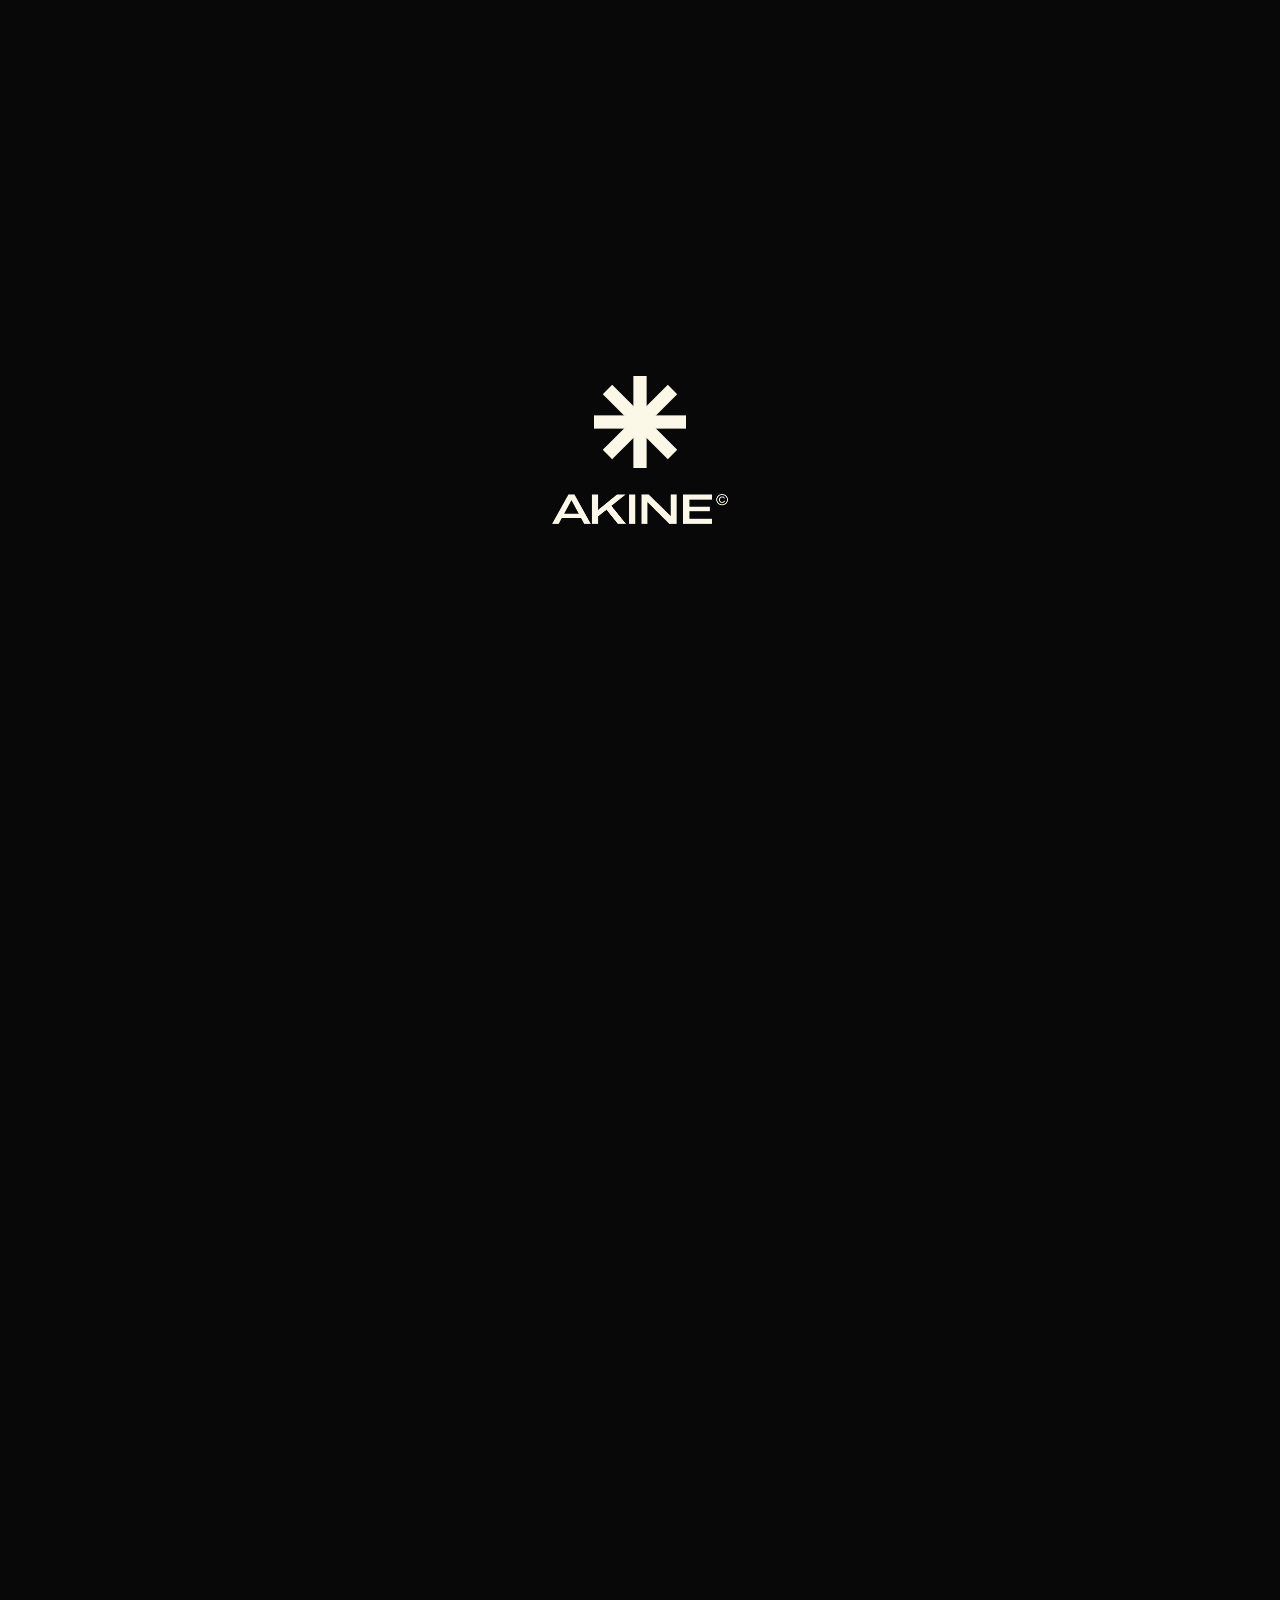
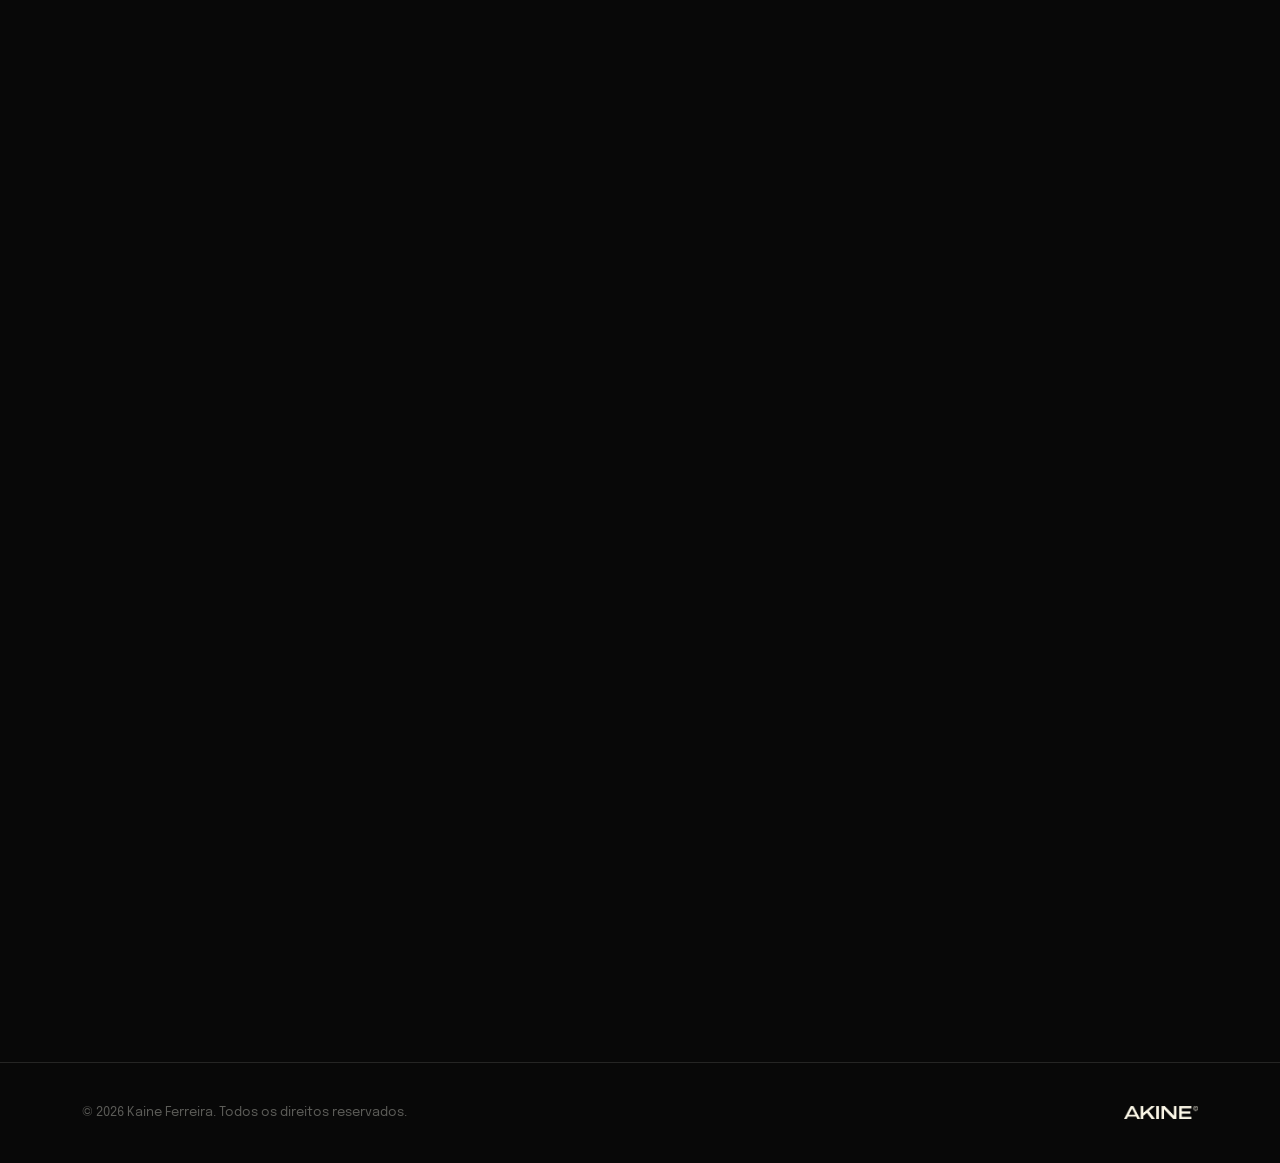
==== commit 4c0221ed: "Agrupa artes por projeto no portfólio e ajusta textos dos pacotes Projetos com várias artes (Hermes " ====
--- a/index.html
+++ b/index.html
@@ -122,25 +122,19 @@
       </div>
 
       <div class="portfolio-grid" id="portfolioGrid" role="tabpanel" aria-labelledby="tab-identidade">
-        <a href="assets/artes/hermes-gym-logo.jpeg" target="_blank" rel="noopener" class="portfolio-card" data-cat="identidade">
-          <img class="portfolio-img" src="assets/artes/hermes-gym-logo.jpeg" alt="Logotipo da Hermes Gym em versões clara e escura" loading="lazy">
-          <span class="portfolio-name">Hermes Gym · Logo</span>
-        </a>
-        <a href="assets/artes/hermes-gym-aplicacoes.jpeg" target="_blank" rel="noopener" class="portfolio-card" data-cat="identidade">
+        <a href="assets/artes/hermes-gym-aplicacoes.jpeg" target="_blank" rel="noopener" class="portfolio-card" data-cat="identidade" data-label="Hermes Gym · Aplicações">
           <img class="portfolio-img" src="assets/artes/hermes-gym-aplicacoes.jpeg" alt="Aplicações da marca Hermes Gym em ecobag, legging, top e kettlebell" loading="lazy">
-          <span class="portfolio-name">Hermes Gym · Aplicações</span>
+          <span class="portfolio-name">Hermes Gym</span>
+          <span class="portfolio-piece" hidden data-src="assets/artes/hermes-gym-logo.jpeg" data-alt="Logotipo da Hermes Gym em versões clara e escura" data-label="Hermes Gym · Logo"></span>
         </a>
         <a href="assets/artes/atlas-engenharia.jpeg" target="_blank" rel="noopener" class="portfolio-card" data-cat="identidade">
           <img class="portfolio-img" src="assets/artes/atlas-engenharia.jpeg" alt="Identidade visual da Atlas Engenharia em capacetes, crachás, uniformes e papelaria" loading="lazy">
           <span class="portfolio-name">Atlas Engenharia</span>
         </a>
-        <a href="assets/artes/delavie-encante-no-vestir.jpeg" target="_blank" rel="noopener" class="portfolio-card" data-cat="identidade">
-          <img class="portfolio-img" src="assets/artes/delavie-encante-no-vestir.jpeg" alt="Identidade visual Delavie, Encante no vestir, em placa, embalagens, sacola e papelaria" loading="lazy">
-          <span class="portfolio-name">Delavie · Encante no vestir</span>
-        </a>
-        <a href="assets/artes/delavie-moda-feminina.jpeg" target="_blank" rel="noopener" class="portfolio-card" data-cat="identidade">
+        <a href="assets/artes/delavie-moda-feminina.jpeg" target="_blank" rel="noopener" class="portfolio-card" data-cat="identidade" data-label="Delavie · Moda Feminina">
           <img class="portfolio-img" src="assets/artes/delavie-moda-feminina.jpeg" alt="Identidade visual Delavie Moda Feminina com borboleta em sacola, tag, cartões e xícara" loading="lazy">
-          <span class="portfolio-name">Delavie · Moda Feminina</span>
+          <span class="portfolio-name">Delavie</span>
+          <span class="portfolio-piece" hidden data-src="assets/artes/delavie-encante-no-vestir.jpeg" data-alt="Identidade visual Delavie, Encante no vestir, em placa, embalagens, sacola e papelaria" data-label="Delavie · Encante no vestir"></span>
         </a>
         <a href="assets/artes/astralink.jpeg" target="_blank" rel="noopener" class="portfolio-card" data-cat="identidade">
           <img class="portfolio-img" src="assets/artes/astralink.jpeg" alt="Identidade visual da Astralink em app, camisa, ecobag, outdoor e notebook" loading="lazy">
@@ -154,33 +148,21 @@
           <img class="portfolio-img" src="assets/artes/michael-jackson.jpeg" alt="Pôster em homenagem a Michael Jackson" loading="lazy">
           <span class="portfolio-name">Michael Jackson</span>
         </a>
-        <a href="assets/artes/nike-dunk.jpeg" target="_blank" rel="noopener" class="portfolio-card" data-cat="artes">
-          <img class="portfolio-img" src="assets/artes/nike-dunk.jpeg" alt="Arte de divulgação do tênis Nike Dunk" loading="lazy">
-          <span class="portfolio-name">Nike Dunk</span>
-        </a>
-        <a href="assets/artes/nike-air-jordan.jpeg" target="_blank" rel="noopener" class="portfolio-card" data-cat="artes">
+        <a href="assets/artes/nike-air-jordan.jpeg" target="_blank" rel="noopener" class="portfolio-card" data-cat="artes" data-label="Nike Air Jordan">
           <img class="portfolio-img" src="assets/artes/nike-air-jordan.jpeg" alt="Arte de divulgação do tênis Nike Air Jordan" loading="lazy">
-          <span class="portfolio-name">Nike Air Jordan</span>
+          <span class="portfolio-name">Nike</span>
+          <span class="portfolio-piece" hidden data-src="assets/artes/nike-dunk.jpeg" data-alt="Arte de divulgação do tênis Nike Dunk" data-label="Nike Dunk"></span>
         </a>
         <a href="assets/artes/lagrimas-negras.jpeg" target="_blank" rel="noopener" class="portfolio-card" data-cat="artes">
           <img class="portfolio-img" src="assets/artes/lagrimas-negras.jpeg" alt="Capa de CD Lágrimas Negras, de Gal Costa" loading="lazy">
           <span class="portfolio-name">Lágrimas Negras</span>
         </a>
-        <a href="assets/artes/fobel-raqueteira-macaw.jpeg" target="_blank" rel="noopener" class="portfolio-card" data-cat="artes">
-          <img class="portfolio-img" src="assets/artes/fobel-raqueteira-macaw.jpeg" alt="Post de lançamento da raqueteira Macaw 4.0 — Fobel" loading="lazy">
-          <span class="portfolio-name">Raqueteira Macaw 4.0</span>
-        </a>
-        <a href="assets/artes/fobel-macaw-raquete.jpeg" target="_blank" rel="noopener" class="portfolio-card" data-cat="artes">
+        <a href="assets/artes/fobel-macaw-raquete.jpeg" target="_blank" rel="noopener" class="portfolio-card" data-cat="artes" data-label="Raquete Macaw 4.0">
           <img class="portfolio-img" src="assets/artes/fobel-macaw-raquete.jpeg" alt="Post de lançamento da raquete Macaw 4.0 — Fobel" loading="lazy">
-          <span class="portfolio-name">Raquete Macaw 4.0</span>
-        </a>
-        <a href="assets/artes/fobel-collection-macaw.jpeg" target="_blank" rel="noopener" class="portfolio-card" data-cat="artes">
-          <img class="portfolio-img" src="assets/artes/fobel-collection-macaw.jpeg" alt="Divulgação da coleção de roupas Macaw 4.0 — Fobel" loading="lazy">
-          <span class="portfolio-name">Coleção Macaw 4.0</span>
-        </a>
-        <a href="assets/artes/fobel-tecido-detalhes.jpeg" target="_blank" rel="noopener" class="portfolio-card" data-cat="artes">
-          <img class="portfolio-img" src="assets/artes/fobel-tecido-detalhes.jpeg" alt="Detalhes de tecido e tecnologia das peças — Fobel" loading="lazy">
-          <span class="portfolio-name">Detalhes de Tecido</span>
+          <span class="portfolio-name">Macaw 4.0</span>
+          <span class="portfolio-piece" hidden data-src="assets/artes/fobel-raqueteira-macaw.jpeg" data-alt="Post de lançamento da raqueteira Macaw 4.0 — Fobel" data-label="Raqueteira Macaw 4.0"></span>
+          <span class="portfolio-piece" hidden data-src="assets/artes/fobel-collection-macaw.jpeg" data-alt="Divulgação da coleção de roupas Macaw 4.0 — Fobel" data-label="Coleção Macaw 4.0"></span>
+          <span class="portfolio-piece" hidden data-src="assets/artes/fobel-tecido-detalhes.jpeg" data-alt="Detalhes de tecido e tecnologia das peças — Fobel" data-label="Detalhes de Tecido"></span>
         </a>
         <a href="assets/artes/fobel-wolf.jpeg" target="_blank" rel="noopener" class="portfolio-card" data-cat="artes">
           <img class="portfolio-img" src="assets/artes/fobel-wolf.jpeg" alt="Post de lançamento da raquete Wolf — Fobel" loading="lazy">
@@ -211,7 +193,6 @@
         </div>
 
         <div class="service-card service-card--highlight">
-          <span class="service-badge">Mais pedido</span>
           <h3>Intermediário</h3>
           <ul class="service-list">
             <li>12 artes estáticas</li>
@@ -237,7 +218,7 @@
           <ul class="service-list">
             <li>Identidade Visual</li>
             <li>20 artes estáticas</li>
-            <li>7 carrosséis</li>
+            <li>5 carrosséis</li>
             <li>Direcionamento de arte</li>
             <li>Legendas para posts</li>
             <li>Direção visual e consistência de feed</li>
@@ -305,7 +286,7 @@
       <p class="services-footnote reveal">
         Para materiais não listados, consulte disponibilidade e orçamento.<br>
         Importante: os valores sob consulta referem-se apenas à criação das
-        artes.<br>Impressão não inclusa.
+        artes.<br>Impressão não está inclusa.
       </p>
     </div>
   </section>
@@ -408,7 +389,8 @@
 
   <p class="lb-caption">
     <span class="lb-title"></span>
-    <span class="lb-hint">Arraste para girar · toque para virar <em class="lb-count"></em></span>
+    <span class="lb-dots" aria-hidden="true"></span>
+    <span class="lb-hint">Arraste para girar · toque para virar</span>
   </p>
 </div>
 
--- a/assets/css/style.css
+++ b/assets/css/style.css
@@ -393,7 +393,7 @@
 /* ---------- Portfolio ---------- */
 .portfolio { padding: 140px 0; background: var(--black); }
 .portfolio-grid {
-  --cols: 5;
+  --cols: var(--cols-desktop, 5);
   --gap: 20px;
   display: flex;
   flex-wrap: wrap;
@@ -485,9 +485,30 @@
 @keyframes cardIn {
   from { opacity: 0; transform: perspective(900px) translateX(-32px) scale(0.97); filter: blur(6px); }
 }
-@media (min-width: 981px) {
-  .portfolio-grid[data-view="identidade"] { --cols: 4; }
-}
+/* Projetos com várias artes: selo e efeito de pilha */
+.portfolio-card.is-group {
+  box-shadow: 7px 7px 0 -2px rgba(252, 248, 232, 0.09), 13px 13px 0 -5px rgba(252, 248, 232, 0.05);
+}
+.portfolio-badge {
+  position: absolute;
+  top: 12px;
+  right: 12px;
+  z-index: 2;
+  display: inline-flex;
+  align-items: center;
+  gap: 6px;
+  padding: 5px 11px 5px 9px;
+  border: 1px solid rgba(252, 248, 232, 0.2);
+  border-radius: 100px;
+  font-size: 11px;
+  font-weight: 600;
+  letter-spacing: 0.03em;
+  color: var(--off-white);
+  background: rgba(8, 8, 8, 0.55);
+  -webkit-backdrop-filter: blur(8px);
+  backdrop-filter: blur(8px);
+}
+.portfolio-badge svg { width: 13px; height: 13px; flex-shrink: 0; }
 .js .portfolio-grid:not(.is-in) .portfolio-card { opacity: 0; }
 .portfolio-grid.is-in .portfolio-card {
   animation: cardIn 0.85s var(--ease) backwards;
@@ -660,7 +681,16 @@
 .lightbox.is-open .lb-caption { opacity: 1; }
 .lb-title { display: block; font-size: 15px; font-weight: 600; color: var(--off-white); }
 .lb-hint { display: block; margin-top: 3px; font-size: 12px; letter-spacing: 0.04em; color: var(--gray-1); }
-.lb-count { margin-left: 8px; font-style: normal; color: var(--gray-2); }
+.lb-dots { display: flex; justify-content: center; gap: 6px; margin-top: 8px; min-height: 6px; }
+.lb-dots:empty { display: none; }
+.lb-dot {
+  width: 6px;
+  height: 6px;
+  border-radius: 100px;
+  background: rgba(252, 248, 232, 0.28);
+  transition: width 0.4s var(--ease), background 0.4s var(--ease);
+}
+.lb-dot.is-active { width: 18px; background: var(--off-white); }
 .portfolio-card.is-lifted { visibility: hidden; }
 @media (prefers-reduced-motion: reduce) {
   .lb-float { animation: none; }
@@ -826,20 +856,6 @@
 .service-card--highlight {
   background: var(--black);
   transform: scale(1.04);
-}
-.service-badge {
-  position: absolute;
-  top: -14px;
-  left: 50%;
-  transform: translateX(-50%);
-  white-space: nowrap;
-  background: var(--off-white);
-  color: var(--black);
-  font-size: 11px;
-  text-transform: uppercase;
-  letter-spacing: 0.08em;
-  padding: 6px 14px;
-  border-radius: 100px;
 }
 .services-footnote {
   margin-top: 36px;
@@ -1063,7 +1079,9 @@
   .service-list li { font-size: 10px; padding-left: 11px; line-height: 1.3; }
   .service-list li::before { width: 3px; height: 3px; top: 5px; }
   .service-price { font-size: 9px; padding-top: 12px; }
-  .service-badge { font-size: 8px; padding: 4px 8px; top: -10px; }
+  .portfolio-card.is-group { box-shadow: 5px 5px 0 -2px rgba(252, 248, 232, 0.09), 9px 9px 0 -4px rgba(252, 248, 232, 0.05); }
+  .portfolio-badge { top: 8px; right: 8px; padding: 4px 8px 4px 7px; font-size: 9px; gap: 4px; }
+  .portfolio-badge svg { width: 11px; height: 11px; }
 
   .avulsos-list { flex-direction: row; flex-wrap: wrap; max-width: 100%; gap: 10px; margin: 0 0 20px; }
   .avulsos-list .about-tools-item { font-size: 13px; padding: 8px 14px; }
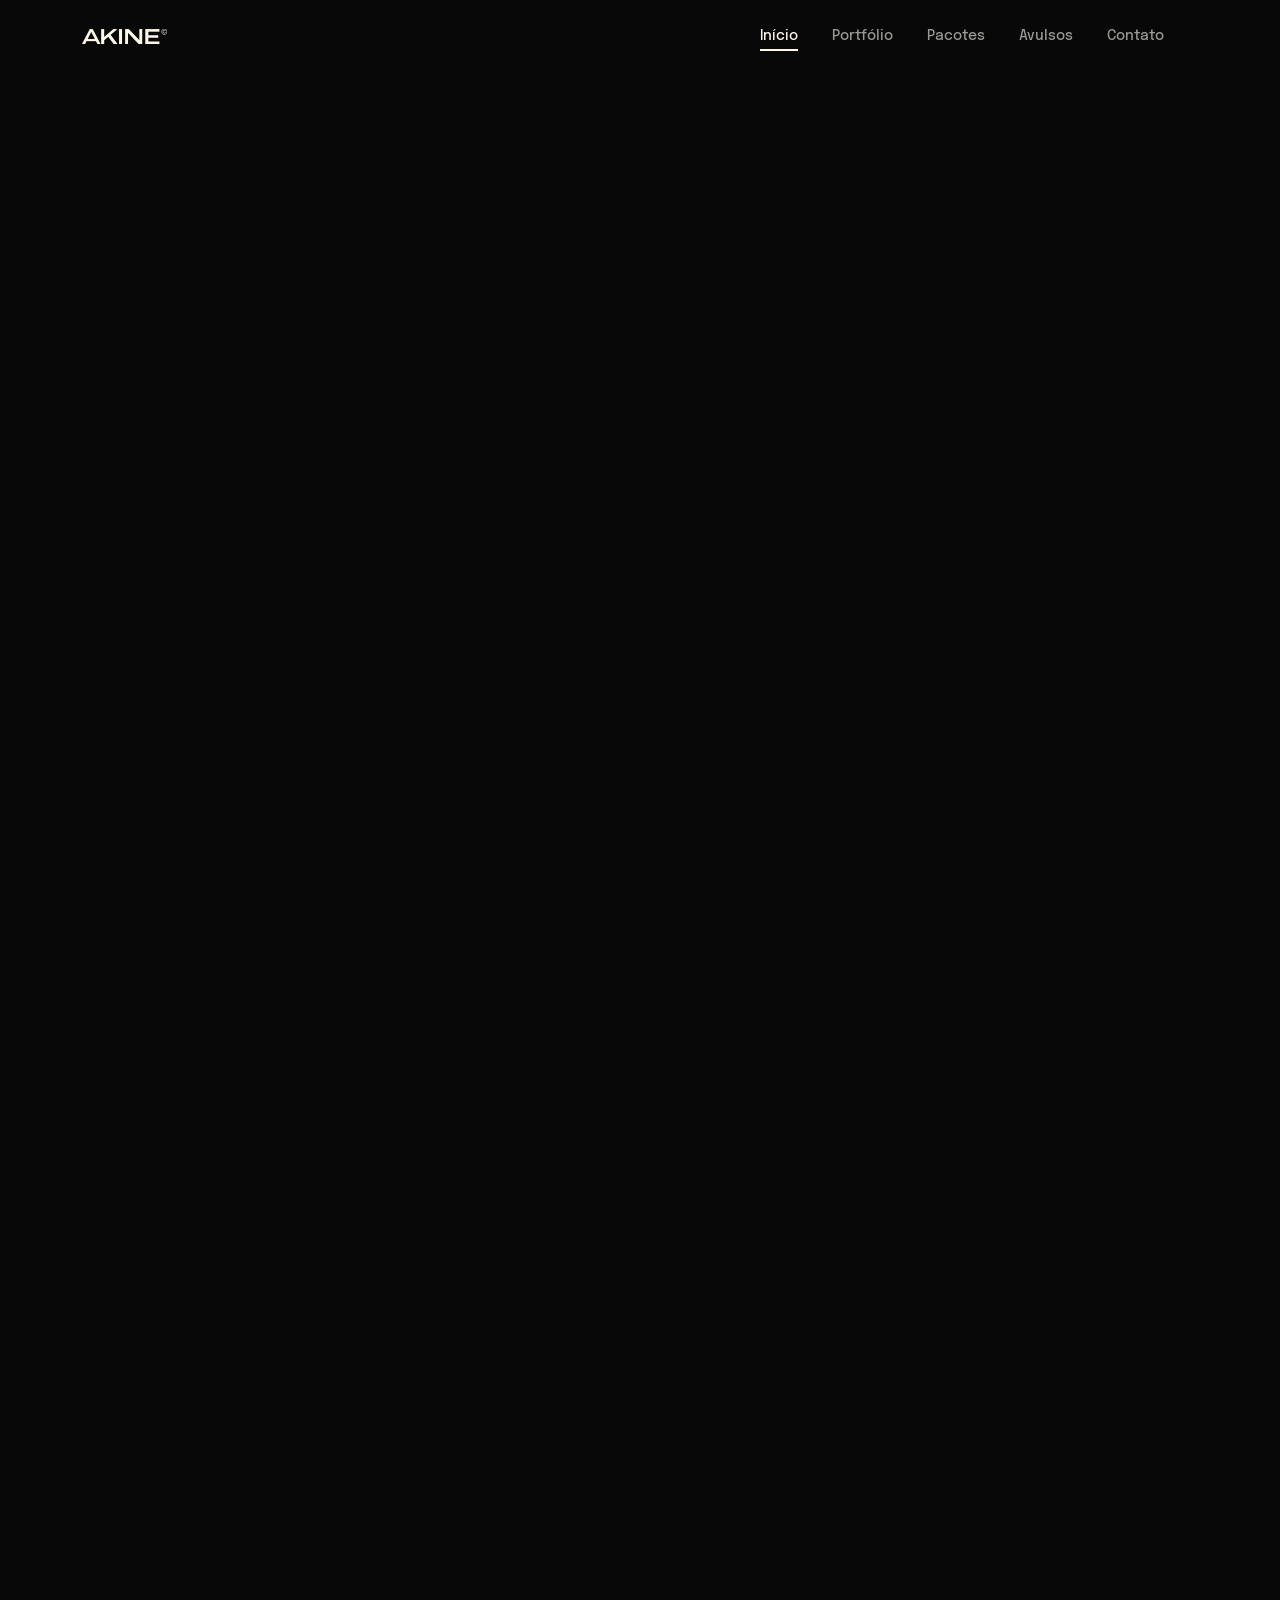
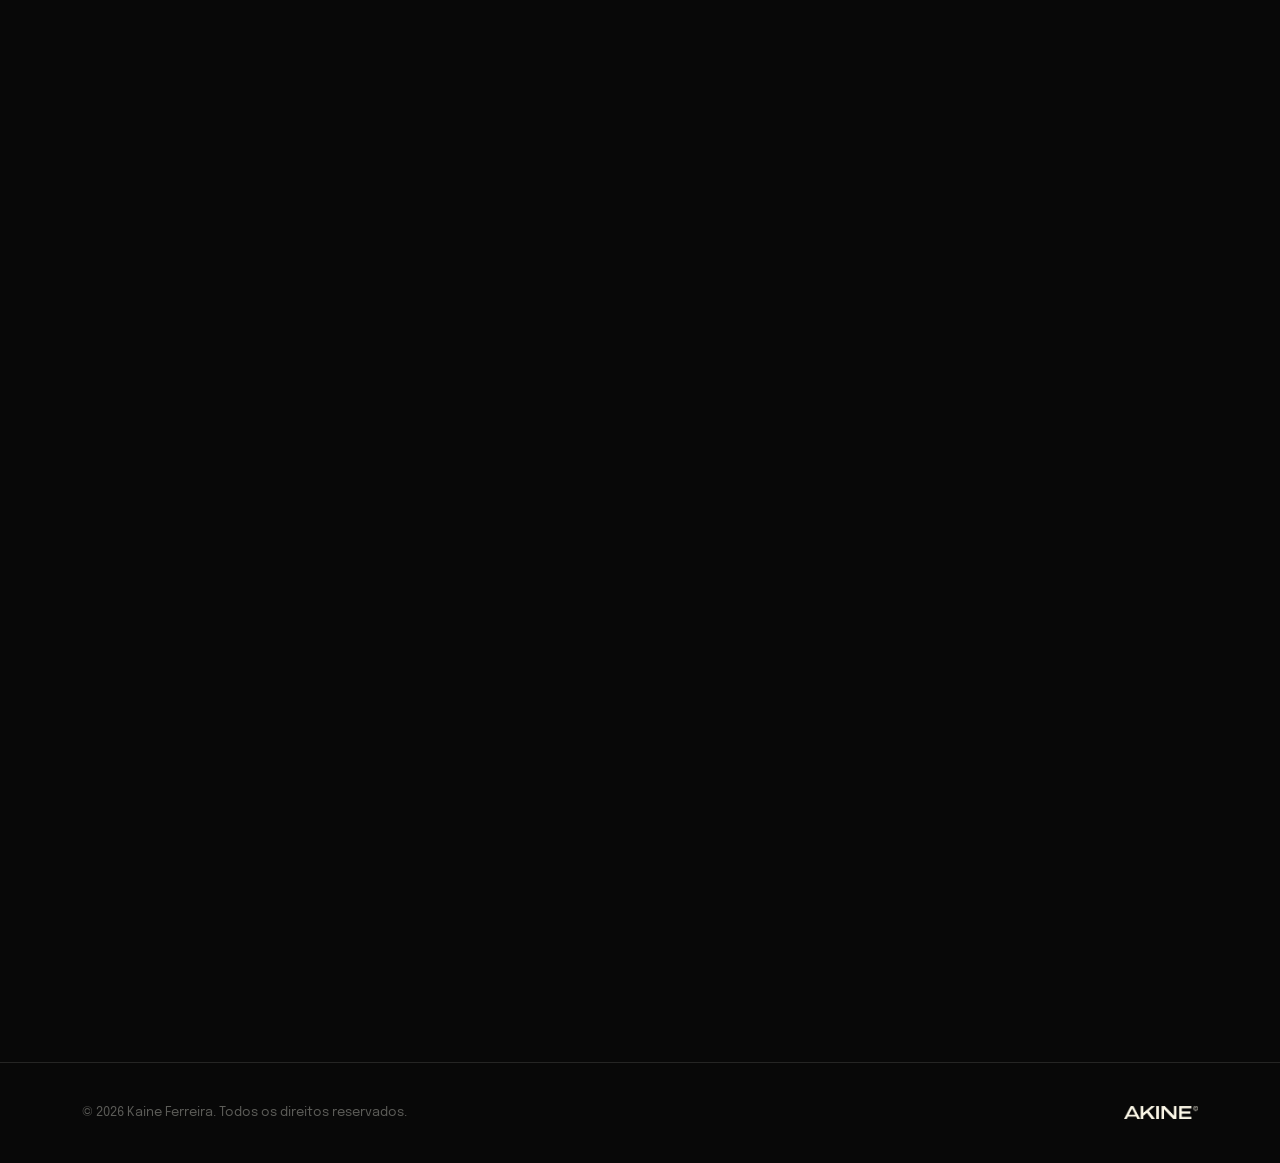
==== commit 688ab543: "Atualiza a abertura do texto de apresentação Co-Authored-By: Claude Sonnet 5.5 <noreply@anthropic.co" ====
--- a/index.html
+++ b/index.html
@@ -60,7 +60,7 @@
           <span class="bold">Olá!</span>
         </h2>
         <p class="about-text">
-          Oi, eu sou a Kaine, sou designer com cerca de 6 anos de experiência, atuando na área de
+          Olá, me chamo Kaine e sou designer com cerca de 6 anos de experiência, atuando na área de
           criação em diferentes nichos. Tenho um perfil versátil e atento aos
           detalhes, buscando desenvolver soluções visuais que unam
           criatividade, estratégia e uma comunicação clara para cada projeto.
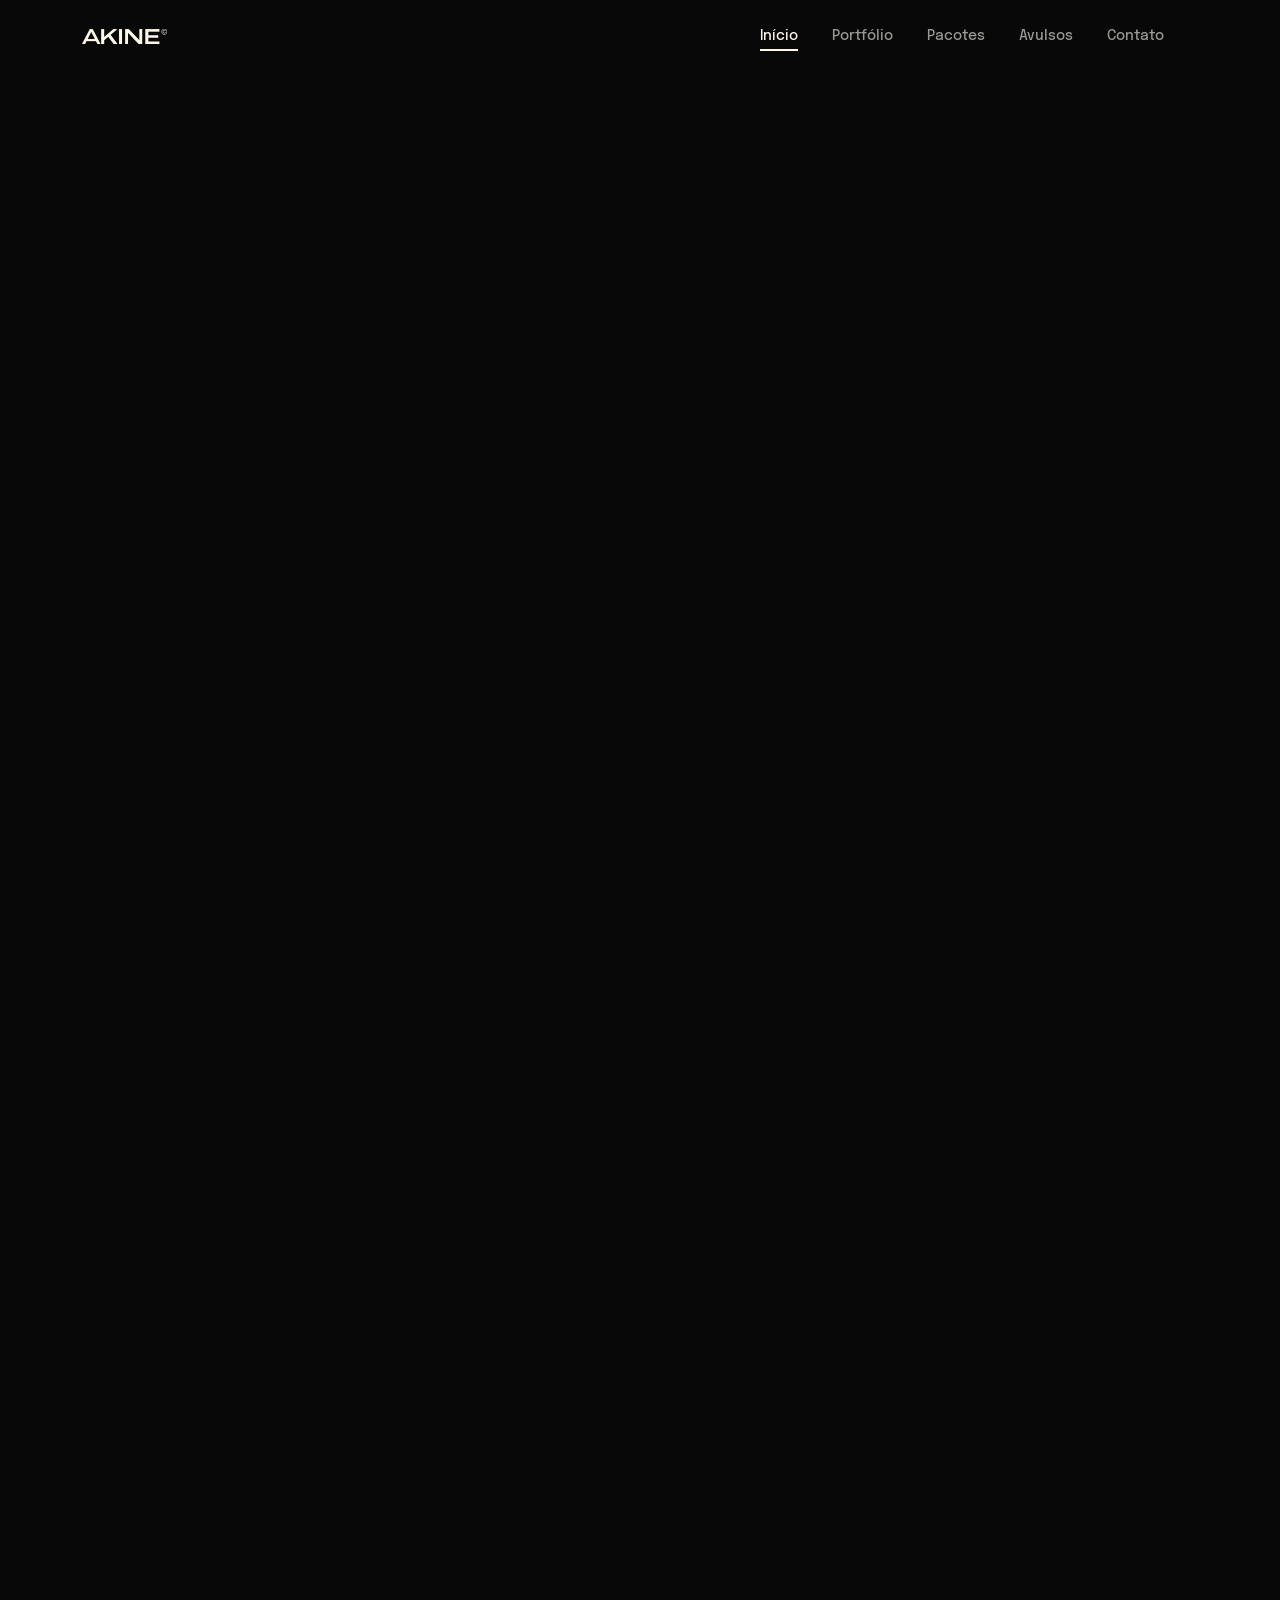
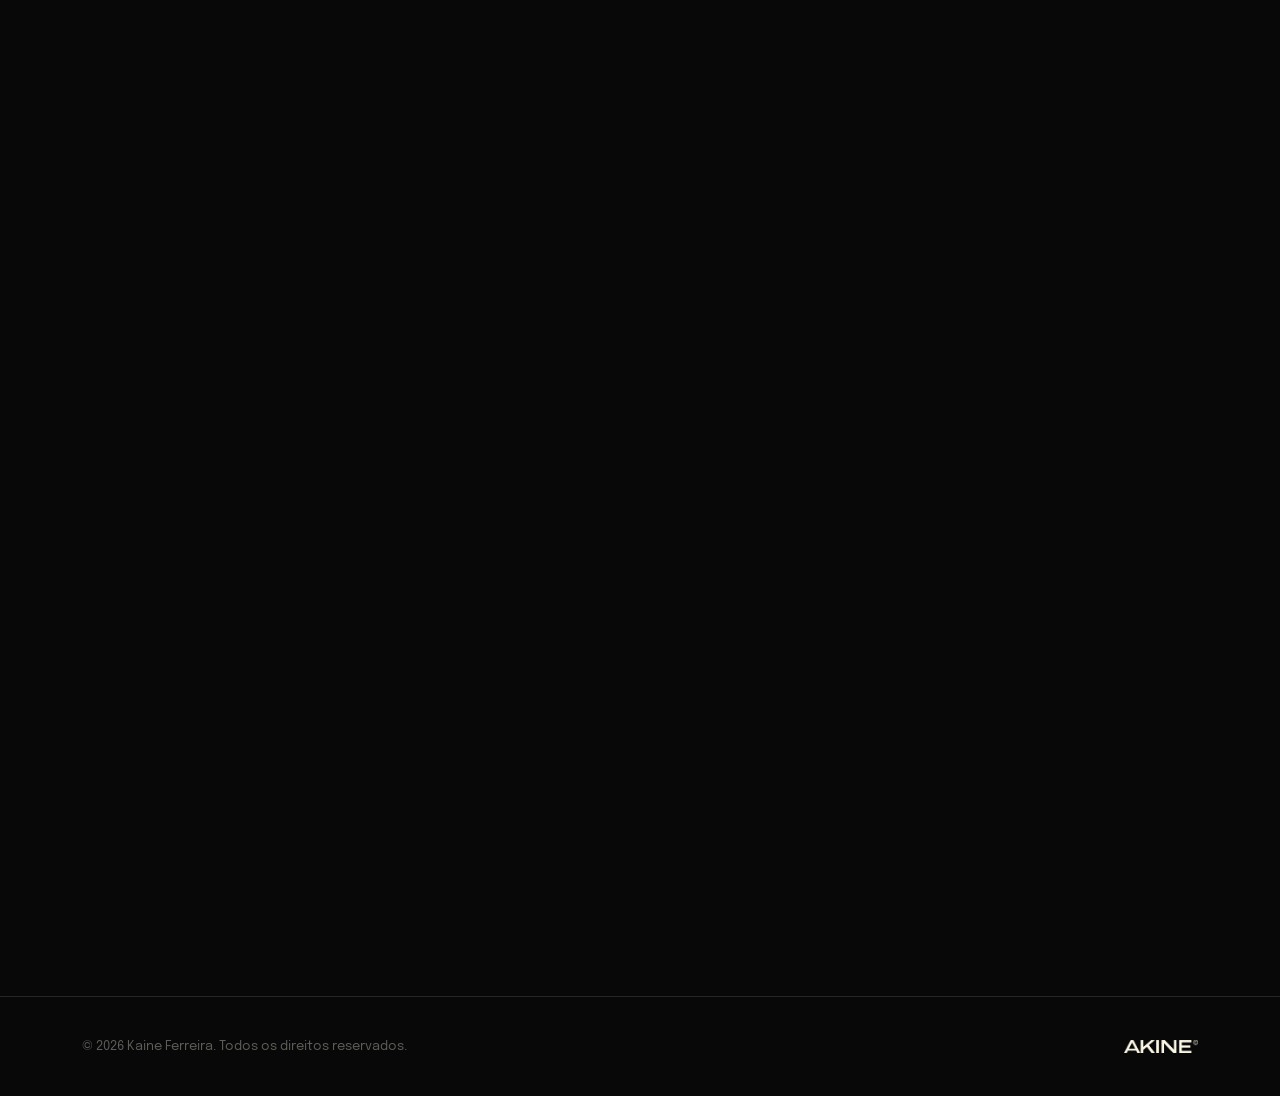
==== commit 3c4042f5: "Remove o título "Olá!" e move as especialidades para abaixo dos softwares Co-Authored-By: Claude Son" ====
--- a/index.html
+++ b/index.html
@@ -55,10 +55,6 @@
   <section class="about about--first" id="sobre">
     <div class="wrap about-grid about-grid--solo">
       <div class="about-content reveal">
-        <p class="eyebrow">Graphic Design · Social Media · Visual Identity</p>
-        <h2 class="section-title">
-          <span class="bold">Olá!</span>
-        </h2>
         <p class="about-text">
           Olá, me chamo Kaine e sou designer com cerca de 6 anos de experiência, atuando na área de
           criação em diferentes nichos. Tenho um perfil versátil e atento aos
@@ -103,6 +99,8 @@
           </div>
         </div>
         </div>
+
+        <p class="eyebrow about-eyebrow">Graphic Design · Social Media · Visual Identity</p>
       </div>
     </div>
     <div class="hero-mark" aria-hidden="true">
--- a/assets/css/style.css
+++ b/assets/css/style.css
@@ -66,7 +66,7 @@
   line-height: 1.08;
   margin-bottom: 28px;
 }
-#sobre .section-title { font-family: "Epilogue", sans-serif; font-weight: 700; text-transform: uppercase; }
+.about-eyebrow { margin: 40px 0 0; }
 .section-title .thin {
   font-weight: 300;
   color: var(--gray-1);
@@ -1041,9 +1041,10 @@
 
   .about, .portfolio, .services, .avulsos { padding: 80px 0; }
   .master { padding: 70px 0 90px; }
-  .about--first { padding: 110px 0 50px; }
+  .about--first { padding: 110px 0 128px; }
 
   .section-tag, .eyebrow { font-size: 11px; letter-spacing: 0.08em; margin-bottom: 12px; }
+  .about-eyebrow { margin: 28px 0 0; }
   .section-title { font-size: 26px; margin-bottom: 16px; }
   .about-text { font-size: 12px; line-height: 1.6; margin-bottom: 14px; }
   .contact-lead { font-size: 14px; }
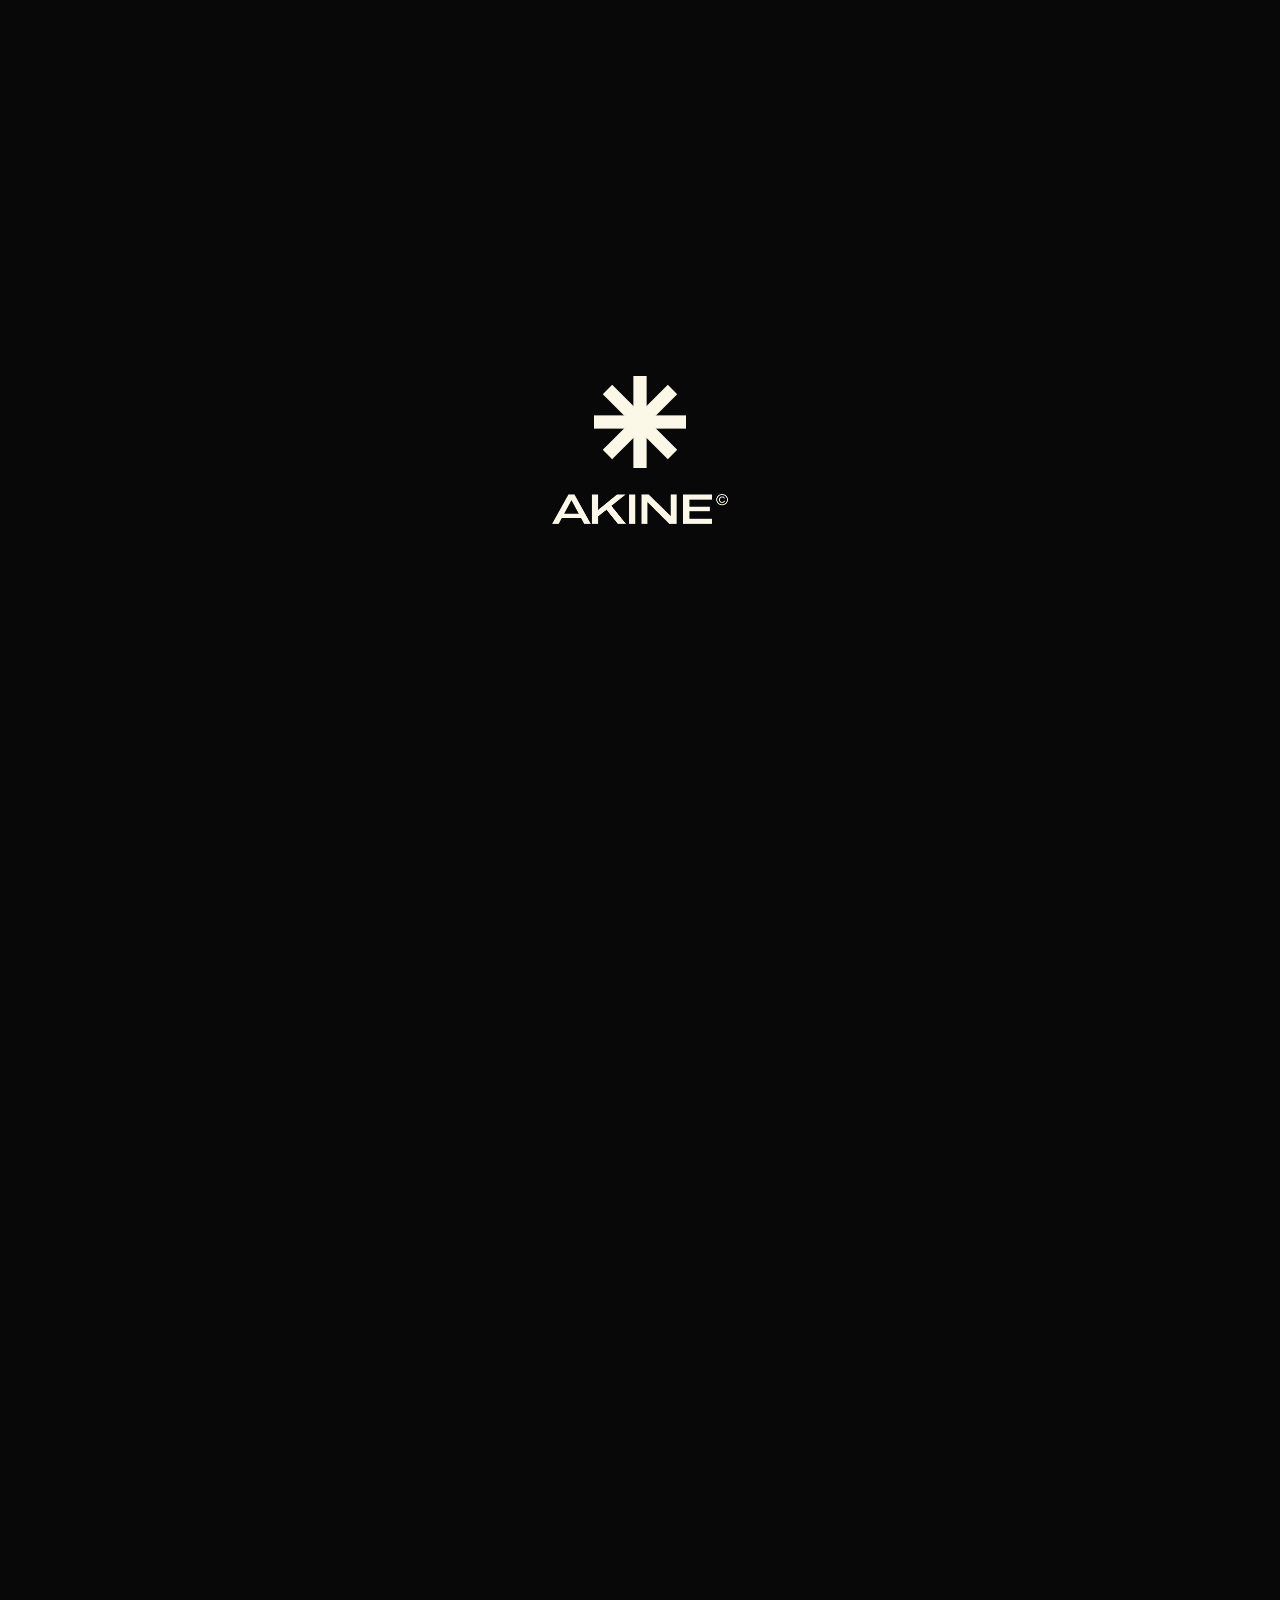
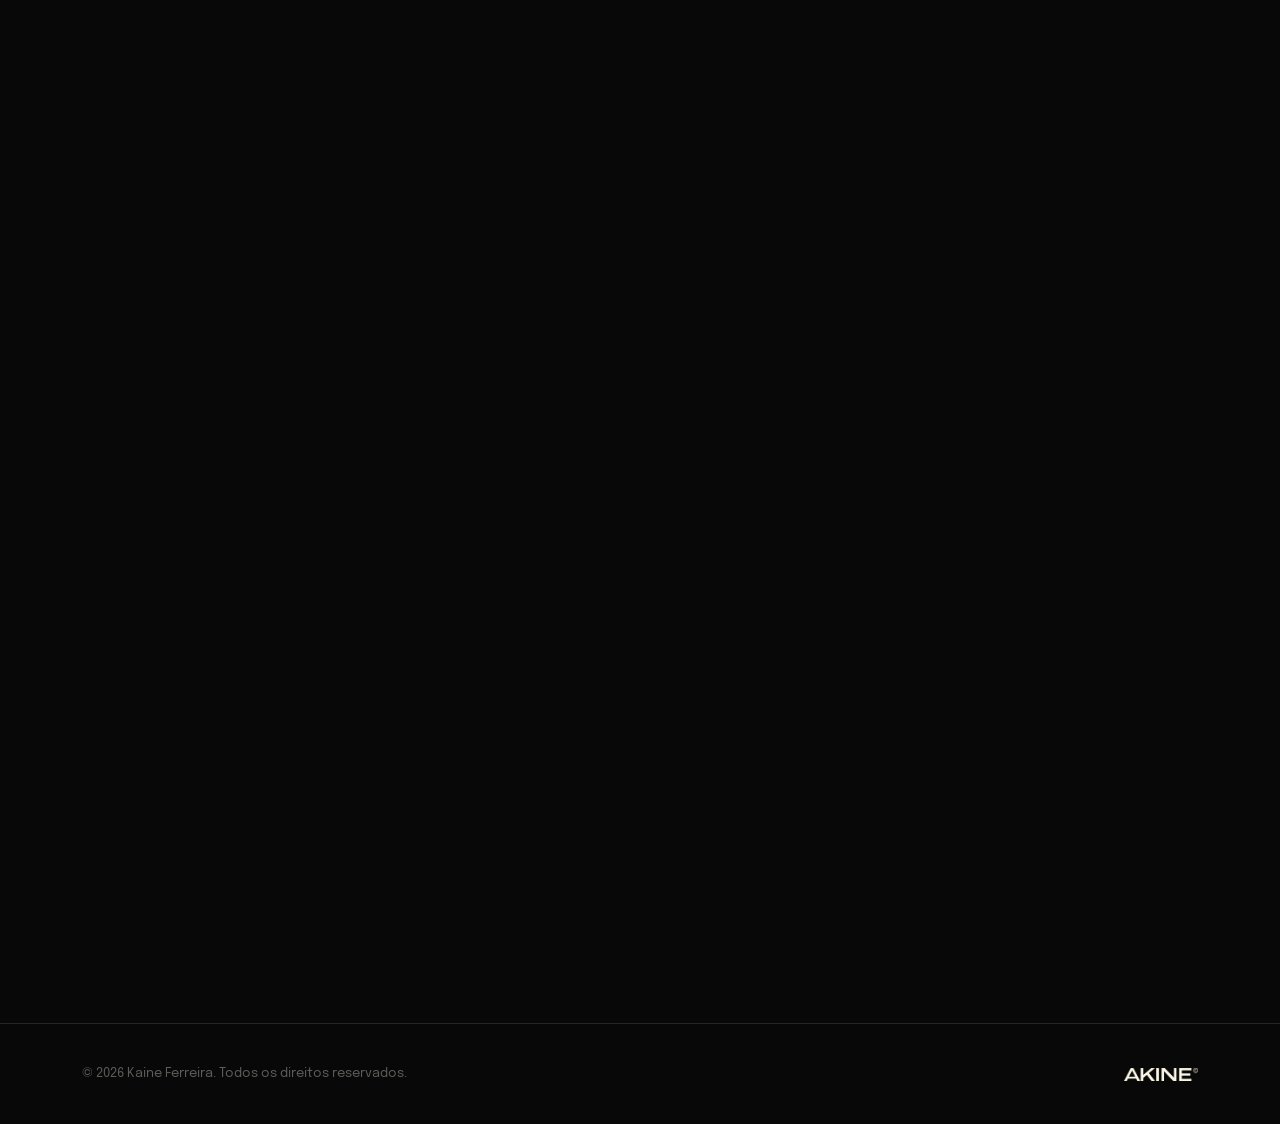
==== commit 78058235: "Move o rótulo "Contato" para acima do botão "Fale comigo" Co-Authored-By: Claude Sonnet 5.5 <noreply" ====
--- a/index.html
+++ b/index.html
@@ -294,7 +294,6 @@
     <div class="wrap contact-inner">
       <div class="contact-top">
         <div class="contact-text" data-stagger>
-          <p class="section-tag">Contato</p>
           <h2 class="section-title rotator" data-rotator="5800">
             <span class="rotator-item is-active">
               <span class="thin">Sua marca merece</span>
@@ -320,6 +319,7 @@
         </div>
 
         <div class="contact-actions" data-stagger>
+          <p class="section-tag">Contato</p>
           <a href="https://wa.me/5594991916818" target="_blank" rel="noopener" class="btn btn-solid">Fale comigo</a>
           <a href="mailto:akinedesign@gmail.com" class="btn btn-outline">Enviar e-mail</a>
 
--- a/assets/css/style.css
+++ b/assets/css/style.css
@@ -912,6 +912,7 @@
 .master-tagline .section-title { text-transform: uppercase; }
 .contact-lead { color: var(--gray-1); font-size: 17px; max-width: 520px; }
 .contact-actions { display: flex; flex-direction: column; gap: 16px; flex-shrink: 0; }
+.contact-actions .section-tag { margin-bottom: 2px; }
 .contact-links {
   display: flex;
   gap: 20px;
@@ -1089,6 +1090,7 @@
 
   .contact-top { justify-content: center; }
   .contact-actions { align-items: center; gap: 10px; }
+  .contact-actions .section-tag { margin-bottom: 4px; }
   .contact-actions .btn { padding: 11px 22px; font-size: 12px; }
   .contact-links--compact { max-width: 240px; margin: 10px auto 0; gap: 8px; }
   .contact-links--compact .contact-link { padding: 10px 14px; }
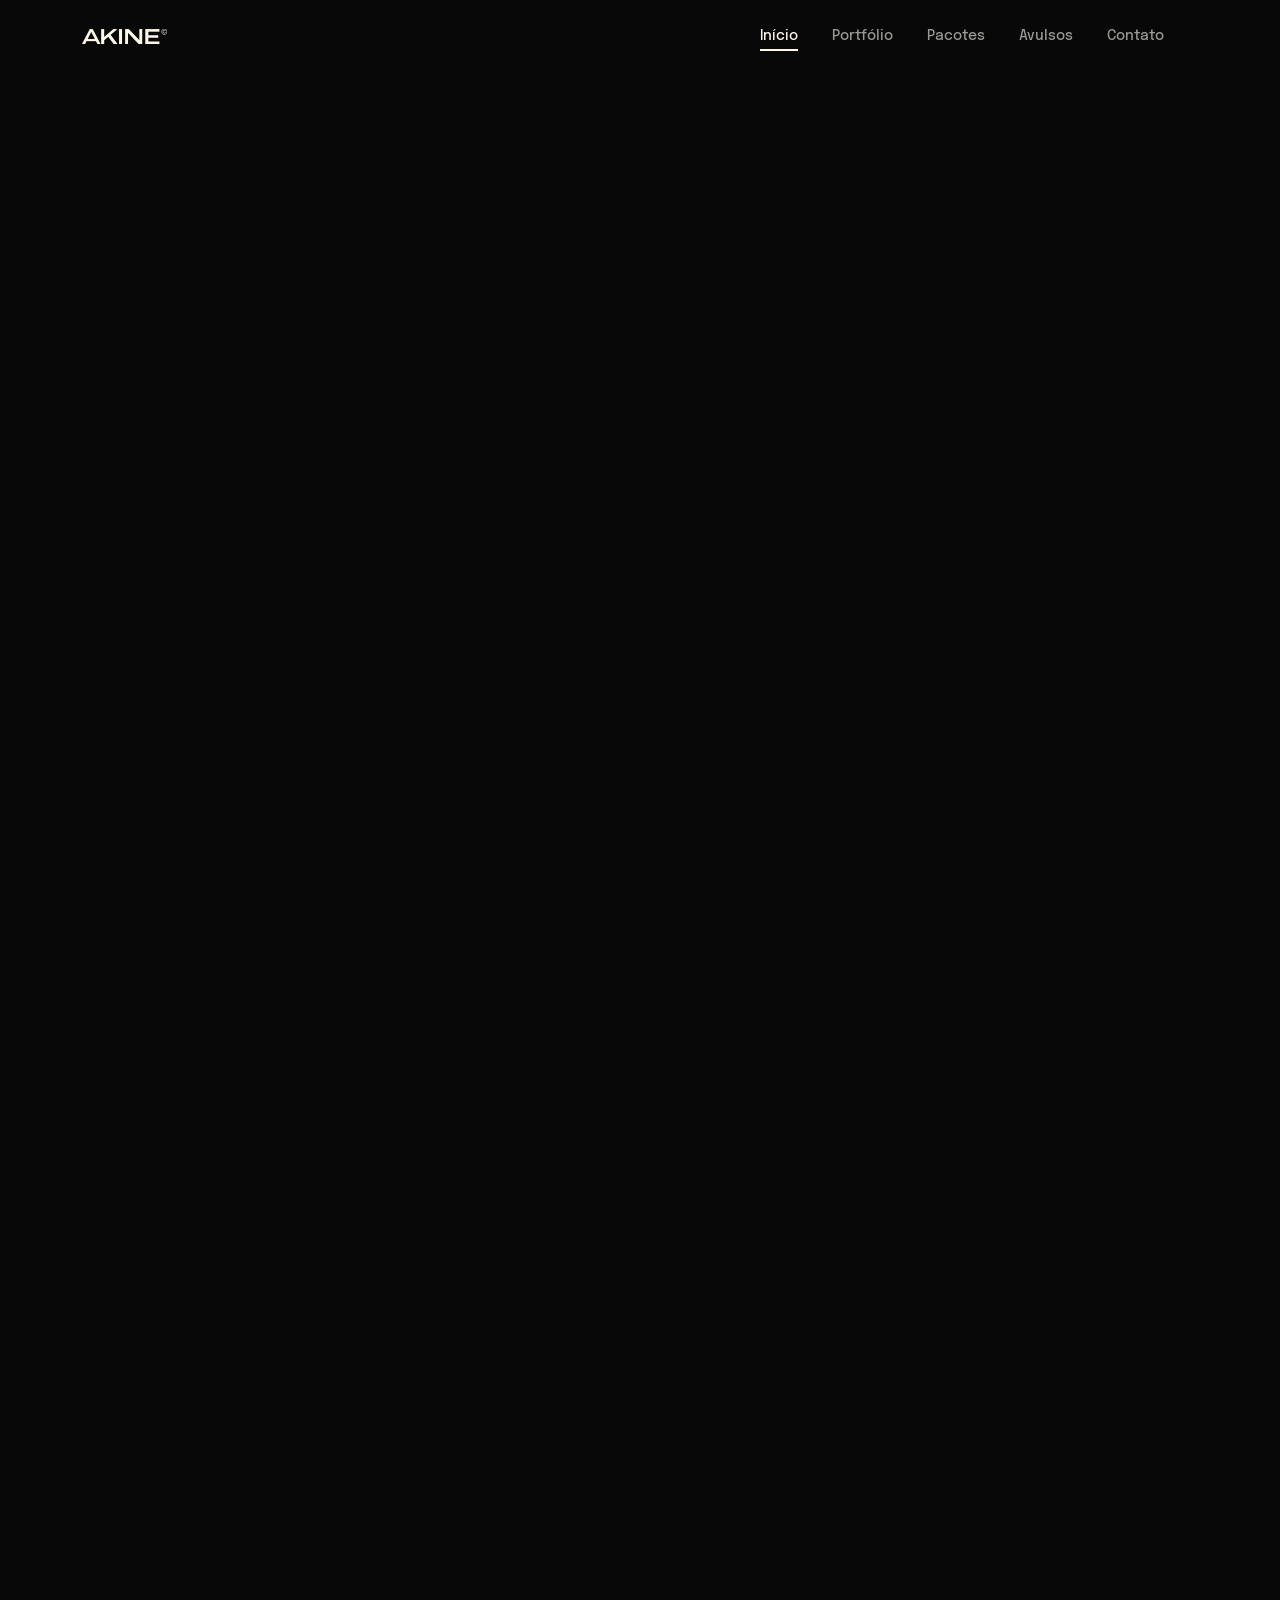
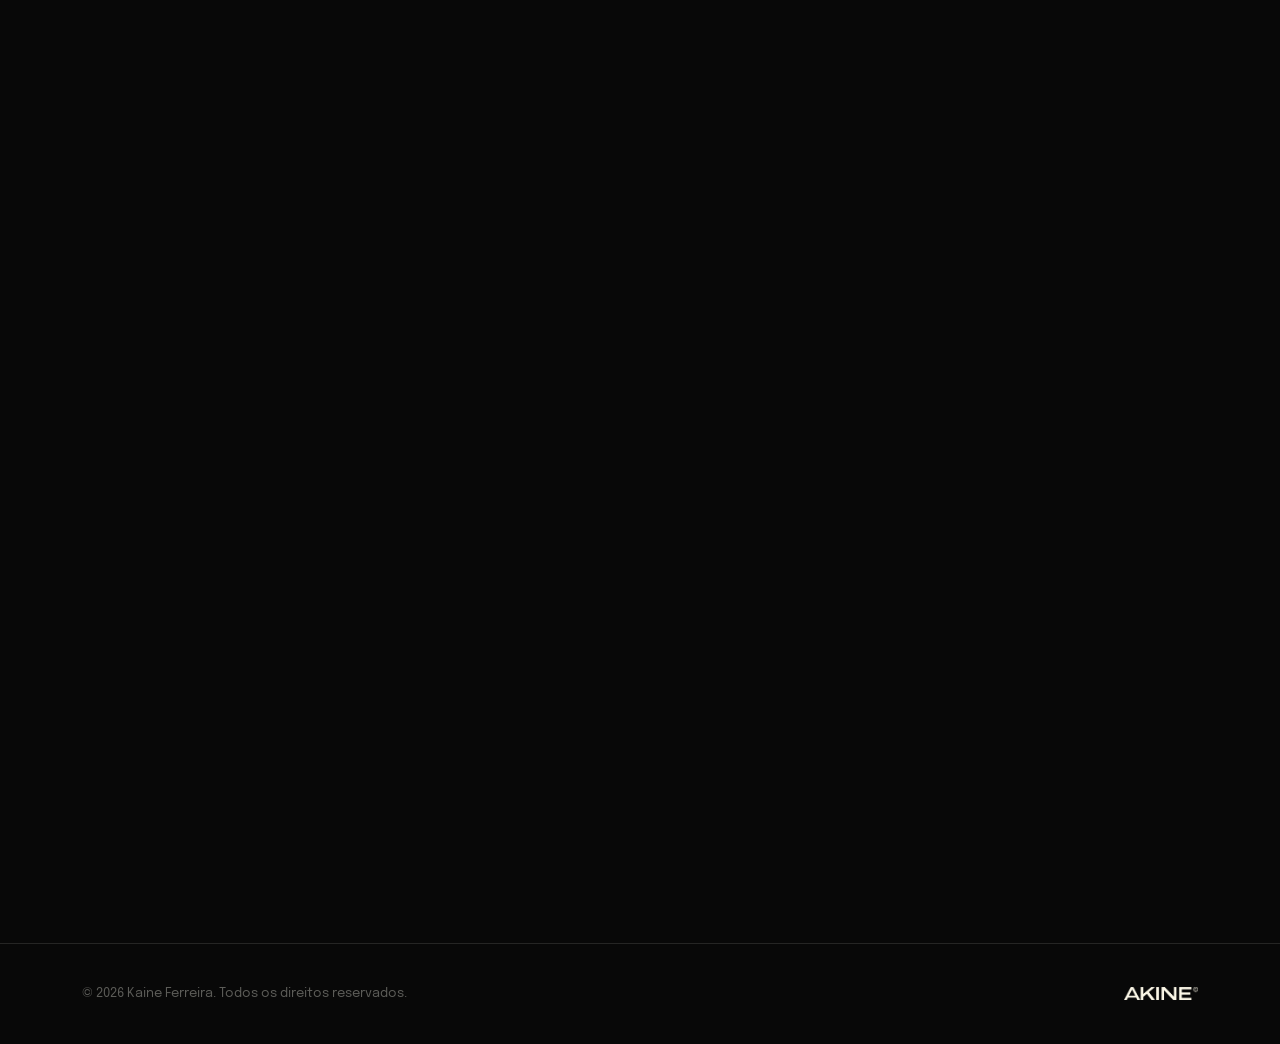
==== commit 04c66cff: "Remove a observação de pagamento da seção de pacotes Co-Authored-By: Claude Sonnet 5.5 <noreply@anth" ====
--- a/index.html
+++ b/index.html
@@ -225,11 +225,6 @@
           <span class="service-price">Sob consulta</span>
         </div>
       </div>
-
-      <p class="services-footnote reveal">
-        Obs: À vista via Pix no início do projeto.<br>Parcelado: 50% no início
-        e 50% na entrega final das artes.
-      </p>
     </div>
   </section>
 
